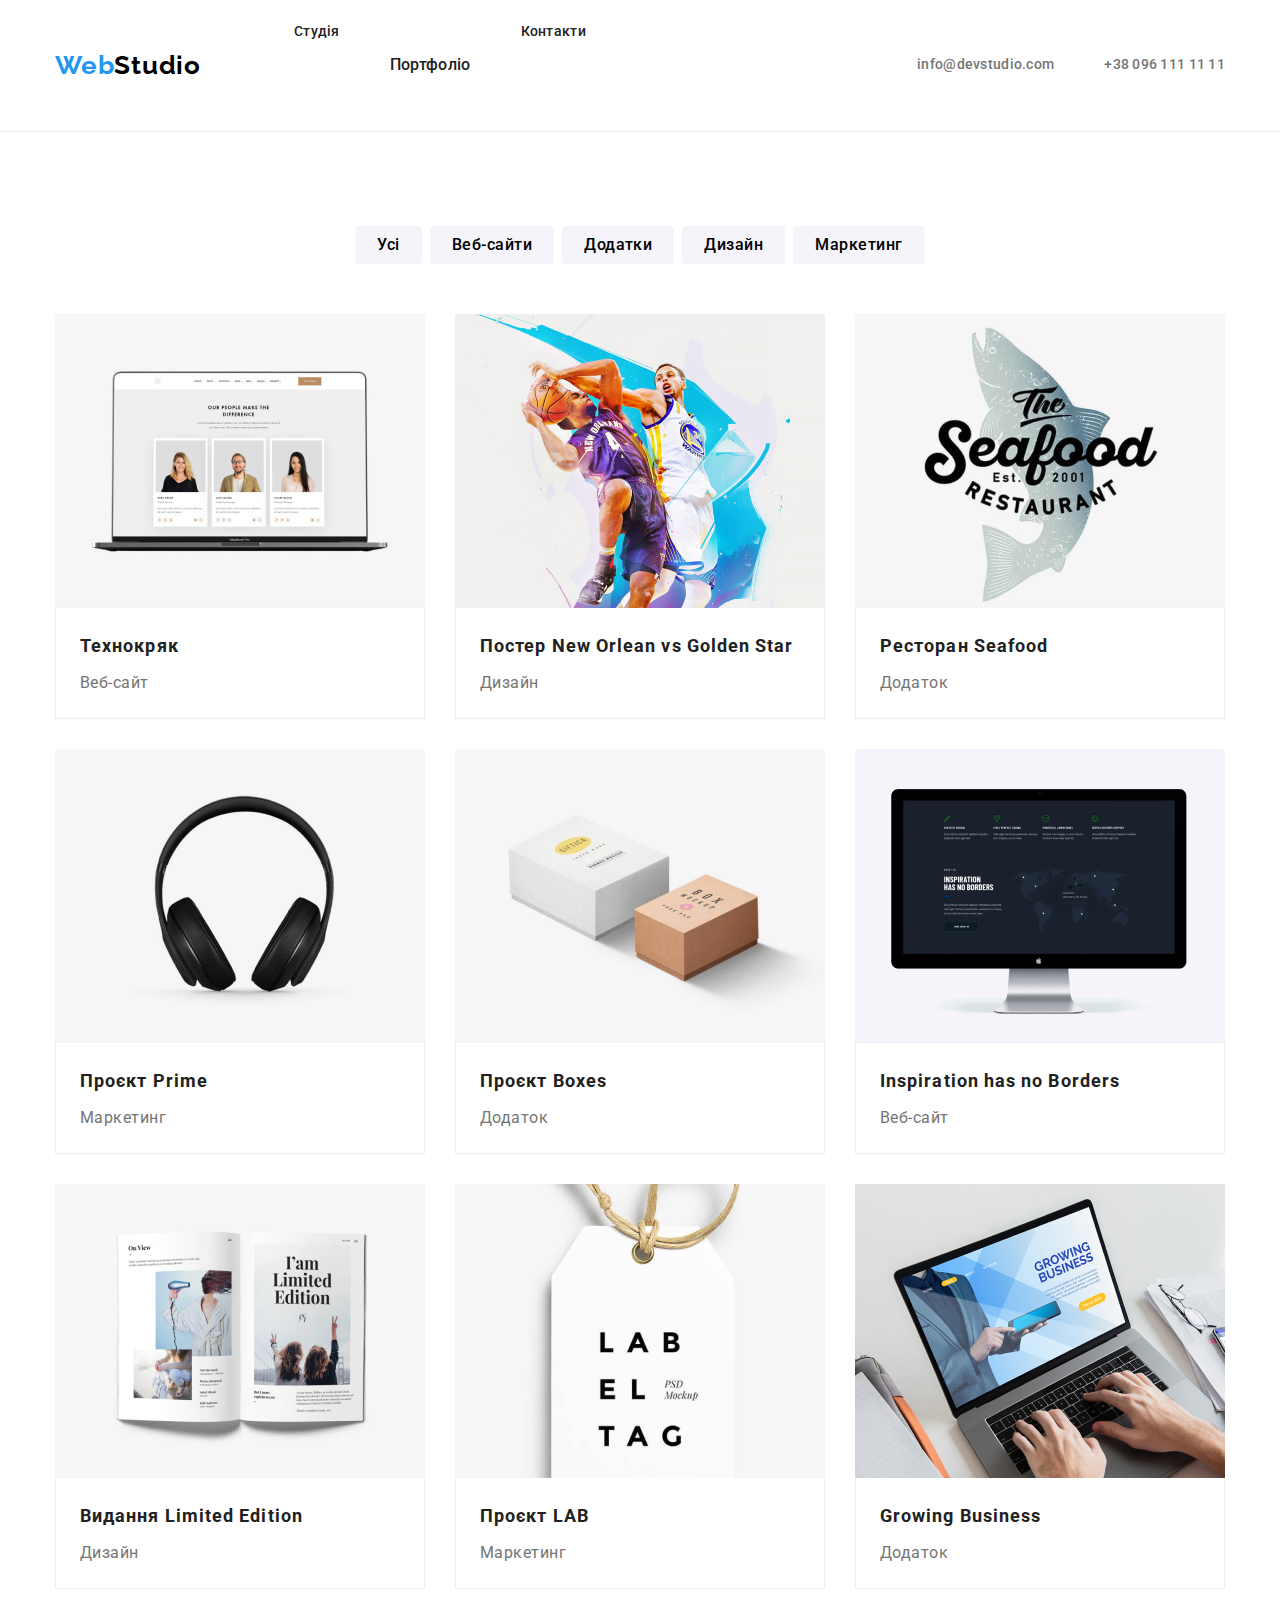
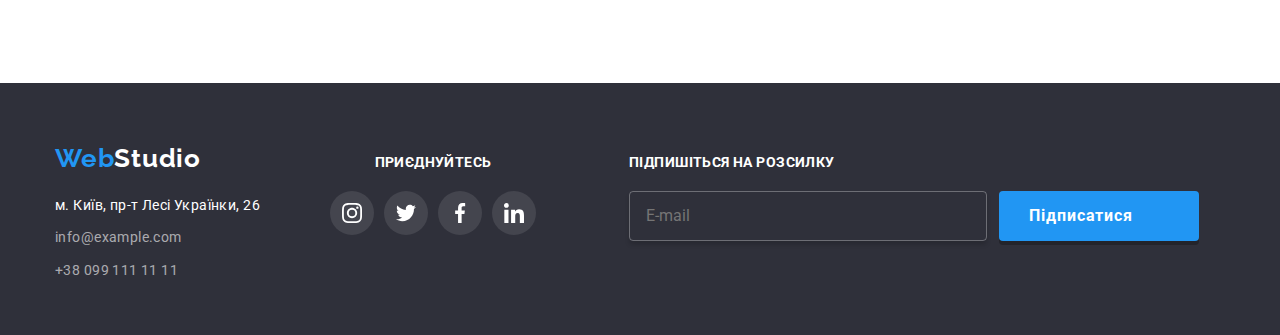
==== portfolio.html @ 5bc2d371 "HW8 main" ====
<!DOCTYPE html>

<html lang="uk">
<head>
    <meta charset="UTF-8">
    <meta http-equiv="X-UA-Compatible" content="IE=edge">
    <meta name="viewport" content="width=device-width, initial-scale=1.0">
    <title>Портфолио</title>
    <link rel="preconnect" href="https://fonts.googleapis.com">
    <link rel="preconnect" href="https://fonts.gstatic.com" crossorigin>
    <link href="https://fonts.googleapis.com/css2?family=Raleway:wght@700&family=Roboto:wght@400;500;700;900&display=swap"
    rel="stylesheet">
    <link rel="stylesheet" href="https://cdn.jsdelivr.net/npm/modern-normalize@1.1.0/modern-normalize.min.css">
    <link rel="stylesheet" href="./css/main.min.css"/>
</head>
<body>
    <!--HEADER-->
    <header class="page-header">
        <div class="container page-header-container"> 
            <nav class="page-navigation">
                <a class="link logo page-header__logo" href=""><span class="logo__web">Web</span>Studio</a>
                <ul class="menu list">
                    <li class="menu__item">
                        <a class="menu__link link" href="./index.html">Студія</a>
                    </li>
                    <li class="menu__item">
                        <a class=" nav__link link current" href="./portfolio.html">Портфоліо</a>
                    </li>
                    <li class="menu__item">
                        <a class="menu__link link" href="">Контакти</a>
                    </li>
                </ul>
            </nav>
            <button type="button" class="mobile-menu-open" data-menu-open>
                <svg class="mobile-menu-open__icon" width="40" height="40">
                    <use href="./images/icons.svg#icon-menu-burger"></use>
                </svg>
            </button>
            <ul class="contacts list">
                <li>   
                    <a class="contacts__email link" href="mailto:info@devstudio.com">
                        <svg class="contacts__email-icon" width="16" height="12">
                            <use href="./images/icons.svg#icon-envelope" ></use>
                        </svg>
                        info@devstudio.com</a>
                </li>
                <li>
                    <a class="contacts__phone-number link" href="tel:+380961111111">
                        <svg class="contacts__phone-icon" width="10" height="16">
                            <use href="./images/icons.svg#icon-smartphone" ></use>
                        </svg>
                        +38 096 111 11 11</a>
                </li>
            </ul>
        </div>
        <div class="mobile-menu" data-menu>
            <div class="container mobile-menu__container">
                <button type="button" class="mobile-menu__close-btn" data-menu-close>
                    <svg class="mobile-menu__close-icon" width="40" height="40">
                        <use href="./images/icons.svg#icon-close-btn"></use>
                    </svg>
                </button>
                
                <ul class="mobile-nav list">
                    <li class="mobile-nav__item">
                    <a class="mobile-nav__link link" href="./index.html">Студія</a>
                    </li>
                    <li class="mobile-nav__item">
                    <a class="mobile-nav__link link mobile-nav__link-current link" href="">Портфоліо</a>
                    </li>
                    <li class="mobile-nav__item">
                    <a class="mobile-nav__link link" href="">Контакти</a>
                    </li>
                </ul>
                
                <ul class="mobile-contacts list">
                    <li class="mobile-contacts__item">
                        <a class="mobile-contacts__phone-number link" href="tel:+380961111111">
                        +38 096 111 11 11</a>
                    </li>
                    <li class="mobile-contacts__item">   
                        <a class="mobile-contacts__email link" href="mailto:info@devstudio.com">
                        info@devstudio.com</a>
                    </li>
                </ul>

                <ul class="social-mobile list">
                    <li class="social-mobile__item">
                        <a class="social-mobile__link link" href="">Instagram</a>
                    </li>
                    <li class="social-mobile__item">
                        <a class="social-mobile__link link" href="">Twitter</a>
                    </li>
                    <li class="social-mobile__item">
                        <a class="social-mobile__link link" href="">Facebook</a>
                    </li>
                    <li class="social-mobile__item">
                        <a class="social-mobile__link link" href="">LinkedIn</a>
                    </li>
                </ul>
            </div>
        </div>
    </header>
    <!--GALLERY-->
    <main>
        <section class="section">
            <div class="container">
                <h1 hidden>Портфоліо робіт</h1>
                <ul class="navigation-list list">
                    <li class="navigation-list-item">
                        <button class="navigation-btn" type="button">Усі</button>
                    </li>
                    <li class="navigation-list-item">
                        <button class="navigation-btn" type="button">Веб-сайти</button>
                    </li>
                    <li class="navigation-list-item">
                            <button class="navigation-btn" type="button">Додатки</button>
                    </li>
                    <li class="navigation-list-item">
                        <button class="navigation-btn" type="button">Дизайн</button>
                    </li>
                    <li class="navigation-list-item">
                        <button class="navigation-btn" type="button">Маркетинг</button>
                    </li>
                </ul>
    
                <ul class="list gallery-works">
                    <li class="gallery-item">
                        <div class="gallery-overlay-wrapper">
                            <picture>
                                <source
                                    srcset="./images/portfolio/desktop/desktop-project1.jpg 1x,
                                    ./images/portfolio/desktop/desktop-project1@2x.jpg 2x"
                                    media="(min-width: 1200px)" 
                                />
                                <source
                                    srcset="./images/portfolio/tablet/tablet-project1.jpg 1x,
                                    ./images/portfolio/tablet/tablet-project1@2x.jpg 2x"
                                    media="(min-width: 768px)"
                                />
                                <source
                                    srcset="./images/portfolio/mobile/mobile-project1.jpg 1x,
                                    ./images/portfolio/mobile/mobile-project1@2x.jpg 2x"
                                    media="(min-width: 320px)"
                                />
                                <img src="./images/portfolio/project1.jpg" alt="екран комп'ютера">
                            </picture>
                            
                            <p class="overlay">
                                Ресурс пропонує комплексні пропозиції з різним рівнем функціоналу та сервісів. Все це дозволить відвідувачу отримати вичерпні відомості про компанію чи приватну особу.
    
                            </p> 
                        </div>
            
                        <div class="gallery-item-descr">
                            <h2 class="project-name">Технокряк</h2>
                            <p class="project-type">Веб-сайт</p>
                        </div>
                    </li>
                    <li class="gallery-item">
                        <div class="gallery-overlay-wrapper">
                            <picture>
                                <source
                                    srcset="./images/portfolio/desktop/desktop-project2.jpg 1x,
                                    ./images/portfolio/desktop/desktop-project2@2x.jpg 2x"
                                    media="(min-width: 1200px)" 
                                />
                                <source
                                    srcset="./images/portfolio/tablet/tablet-project2.jpg 1x,
                                    ./images/portfolio/tablet/tablet-project2@2x.jpg 2x"
                                    media="(min-width: 768px)"
                                />
                                <source
                                    srcset="./images/portfolio/mobile/mobile-project2.jpg 1x,
                                    ./images/portfolio/mobile/mobile-project2@2x.jpg 2x"
                                    media="(min-width: 320px)"
                                />
                                <img src="./images/portfolio/project2.jpg" alt="два баскетболіста з м'ячем">
                            </picture>
                            <p class="overlay">
                                Ресурс пропонує комплексні пропозиції з різним рівнем функціоналу та сервісів. Все це дозволить відвідувачу отримати вичерпні відомості про компанію чи приватну особу.
        
                            </p> 
                        </div>

                        <div class="gallery-item-descr">
                            <h2 class="project-name">Постер <span lang="en">New Orlean vs Golden Star</span></h2>
                            <p class="project-type">Дизайн</p>
                        </div>
                    </li>
                    <li class="gallery-item">
                        <div class="gallery-overlay-wrapper">
                            <picture>
                                <source
                                    srcset="./images/portfolio/desktop/desktop-project3.jpg 1x,
                                    ./images/portfolio/desktop/desktop-project3@2x.jpg 2x"
                                    media="(min-width: 1200px)" 
                                />
                                <source
                                    srcset="./images/portfolio/tablet/tablet-project3.jpg 1x,
                                    ./images/portfolio/tablet/tablet-project3@2x.jpg 2x"
                                    media="(min-width: 768px)"
                                />
                                <source
                                    srcset="./images/portfolio/mobile/mobile-project3.jpg 1x,
                                    ./images/portfolio/mobile/mobile-project3@2x.jpg 2x"
                                    media="(min-width: 320px)"
                                />
                                <img src="./images/portfolio/project3.jpg" alt="логотип ресторану з рибою">
                            </picture>
                            <p class="overlay">
                                Ресурс пропонує комплексні пропозиції з різним рівнем функціоналу та сервісів. Все це дозволить відвідувачу отримати вичерпні відомості про компанію чи приватну особу.
        
                            </p> 
                        </div>

                        <div class="gallery-item-descr">
                            <h2 class="project-name">Ресторан <span lang="en">Seafood</span></h2>
                            <p class="project-type">Додаток</p>
                        </div>
                    </li>
                    <li class="gallery-item">
                        <div class="gallery-overlay-wrapper">
                            <picture>
                                <source
                                    srcset="./images/portfolio/desktop/desktop-project4.jpg 1x,
                                    ./images/portfolio/desktop/desktop-project4@2x.jpg 2x"
                                    media="(min-width: 1200px)" 
                                />
                                <source
                                    srcset="./images/portfolio/tablet/tablet-project4.jpg 1x,
                                    ./images/portfolio/tablet/tablet-project4@2x.jpg 2x"
                                    media="(min-width: 768px)"
                                />
                                <source
                                    srcset="./images/portfolio/mobile/mobile-project4.jpg 1x,
                                    ./images/portfolio/mobile/mobile-project4@2x.jpg 2x"
                                    media="(min-width: 320px)"
                                />
                                <img src="./images/portfolio/project4.jpg" alt="навушники">
                            </picture>
                            <p class="overlay">
                                Ресурс пропонує комплексні пропозиції з різним рівнем функціоналу та сервісів. Все це дозволить відвідувачу отримати вичерпні відомості про компанію чи приватну особу.
        
                            </p> 
                        </div>

                        <div class="gallery-item-descr">
                            <h2 class="project-name">Проєкт <span lang="en">Prime</span></h2>
                            <p class="project-type">Маркетинг</p>
                        </div>
                    </li>
                    <li class="gallery-item">
                        <div class="gallery-overlay-wrapper">
                            <picture>
                                <source
                                    srcset="./images/portfolio/desktop/desktop-project5.jpg 1x,
                                    ./images/portfolio/desktop/desktop-project5@2x.jpg 2x"
                                    media="(min-width: 1200px)" 
                                />
                                <source
                                    srcset="./images/portfolio/tablet/tablet-project5.jpg 1x,
                                    ./images/portfolio/tablet/tablet-project5@2x.jpg 2x"
                                    media="(min-width: 768px)"
                                />
                                <source
                                    srcset="./images/portfolio/mobile/mobile-project5.jpg 1x,
                                    ./images/portfolio/mobile/mobile-project5@2x.jpg 2x"
                                    media="(min-width: 320px)"
                                />
                                <img src="./images/portfolio/project5.jpg" alt="дві коробки с логотипом">
                            </picture>
                            
                            <p class="overlay">
                                Ресурс пропонує комплексні пропозиції з різним рівнем функціоналу та сервісів. Все це дозволить відвідувачу отримати вичерпні відомості про компанію чи приватну особу.
        
                            </p> 
                        </div>

                        <div class="gallery-item-descr">
                            <h2 class="project-name">Проєкт <span lang="en">Boxes</span></h2>
                            <p class="project-type">Додаток</p>
                        </div>
                    </li>
                    <li class="gallery-item">
                        <div class="gallery-overlay-wrapper">
                            <picture>
                                <source
                                    srcset="./images/portfolio/desktop/desktop-project6.jpg 1x,
                                    ./images/portfolio/desktop/desktop-project6@2x.jpg 2x"
                                    media="(min-width: 1200px)" 
                                />
                                <source
                                    srcset="./images/portfolio/tablet/tablet-project6.jpg 1x,
                                    ./images/portfolio/tablet/tablet-project6@2x.jpg 2x"
                                    media="(min-width: 768px)"
                                />
                                <source
                                    srcset="./images/portfolio/mobile/mobile-project6.jpg 1x,
                                    ./images/portfolio/mobile/mobile-project6@2x.jpg 2x"
                                    media="(min-width: 320px)"
                                />
                                <img src="./images/portfolio/project6.jpg" alt="монітор з зображенням сайту">
                            </picture>
                            
                            <p class="overlay">
                                Ресурс пропонує комплексні пропозиції з різним рівнем функціоналу та сервісів. Все це дозволить відвідувачу отримати вичерпні відомості про компанію чи приватну особу.
        
                            </p> 
                        </div>

                        <div class="gallery-item-descr">
                            <h2 class="project-name"><span lang="en">Inspiration has no Borders</span></h2>
                            <p class="project-type">Веб-сайт</p>
                        </div>
                    </li>
                    <li class="gallery-item">
                        <div class="gallery-overlay-wrapper">
                            <picture>
                                <source
                                    srcset="./images/portfolio/desktop/desktop-project7.jpg 1x,
                                    ./images/portfolio/desktop/desktop-project7@2x.jpg 2x"
                                    media="(min-width: 1200px)" 
                                />
                                <source
                                    srcset="./images/portfolio/tablet/tablet-project7.jpg 1x,
                                    ./images/portfolio/tablet/tablet-project7@2x.jpg 2x"
                                    media="(min-width: 768px)"
                                />
                                <source
                                    srcset="./images/portfolio/mobile/mobile-project7.jpg 1x,
                                    ./images/portfolio/mobile/mobile-project7@2x.jpg 2x"
                                    media="(min-width: 320px)"
                                />
                                <img src="./images/portfolio/project7.jpg" alt="відкритий журнал">
                            </picture>
                            <p class="overlay">
                                Ресурс пропонує комплексні пропозиції з різним рівнем функціоналу та сервісів. Все це дозволить відвідувачу отримати вичерпні відомості про компанію чи приватну особу.
        
                            </p> 
                        </div>

                        <div class="gallery-item-descr">
                            <h2 class="project-name">Видання <span lang="en">Limited Edition</span></h2>
                            <p class="project-type">Дизайн</p>
                        </div>
                    </li>
                    <li class="gallery-item">
                        <div class="gallery-overlay-wrapper">
                            <picture>
                                <source
                                    srcset="./images/portfolio/desktop/desktop-project8.jpg 1x,
                                    ./images/portfolio/desktop/desktop-project8@2x.jpg 2x"
                                    media="(min-width: 1200px)" 
                                />
                                <source
                                    srcset="./images/portfolio/tablet/tablet-project8.jpg 1x,
                                    ./images/portfolio/tablet/tablet-project8@2x.jpg 2x"
                                    media="(min-width: 768px)"
                                />
                                <source
                                    srcset="./images/portfolio/mobile/mobile-project8.jpg 1x,
                                    ./images/portfolio/mobile/mobile-project8@2x.jpg 2x"
                                    media="(min-width: 320px)"
                                />
                                <img src="./images/portfolio/project8.jpg" alt="лейбл з логотипом">
                            </picture>
                        
                            <p class="overlay">
                                Ресурс пропонує комплексні пропозиції з різним рівнем функціоналу та сервісів. Все це дозволить відвідувачу отримати вичерпні відомості про компанію чи приватну особу.
    
                            </p> 
                        </div>

                        <div class="gallery-item-descr">
                            <h2 class="project-name">Проєкт <span lang="en">LAB</span></h2>
                            <p class="project-type">Маркетинг</p>
                        </div>
                    </li>
                    <li class="gallery-item">
                        <div class="gallery-overlay-wrapper">
                            <picture>
                                <source
                                    srcset="./images/portfolio/desktop/desktop-project9.jpg 1x,
                                    ./images/portfolio/desktop/desktop-project9@2x.jpg 2x"
                                    media="(min-width: 1200px)" 
                                />
                                <source
                                    srcset="./images/portfolio/tablet/tablet-project9.jpg 1x,
                                    ./images/portfolio/tablet/tablet-project9@2x.jpg 2x"
                                    media="(min-width: 768px)"
                                />
                                <source
                                    srcset="./images/portfolio/mobile/mobile-project9.jpg 1x,
                                    ./images/portfolio/mobile/mobile-project9@2x.jpg 2x"
                                    media="(min-width: 320px)"
                                />
                                <img src="./images/portfolio/project9.jpg" alt="екран ноутбуку з зображенням додатку">
                            </picture>
                            <p class="overlay">
                                Ресурс пропонує комплексні пропозиції з різним рівнем функціоналу та сервісів. Все це дозволить відвідувачу отримати вичерпні відомості про компанію чи приватну особу.
        
                            </p> 
                        </div>

                        <div class="gallery-item-descr">
                            <h2 class="project-name"><span lang="en">Growing Business</span></h2>
                            <p class="project-type">Додаток</p>
                        </div>
                    </li>
                </ul>
    
            </div>
        

        </section>
    </main>
    <!--FOOTER-->
    
    <footer class="page-footer">
        <div class="container footer-container">
            <div>
                <a class="logo page-footer__logo link" href=""><span class="logo__web">Web</span><span class="logo__studio">Studio</span></a>
                
                <ul class="contacts-footer list">
                    <li>
                        <a class="contacts-footer__adress link" href="https://goo.gl/maps/RLChsSgCGBFpvV1i7"
                        target="_blank" rel="noopener noreferrer"
                        >м. Київ, пр-т Лесі Українки, 26</a>
                    </li>
                    <li>
                        <a class="contacts-footer__email link" href="mailto:info@example.com">info@example.com</a>
                    </li>
                    <li>
                        <a class="contacts-footer__phone-number link" href="tel:+380991111111">+38 099 111 11 11</a>
                    </li>
                </ul>
                
            </div>

            <div class="join-block">
                <a class="join-call link" href="">Приєднуйтесь</a>
                <ul class="join-social-list list">
                    <li class="join-social-list__item">
                        <a href="" class="join-social-list__link">
                            <svg class="join-social-list__icon" width="20" height="20">
                                <use href="./images/icons.svg#icon-instagram"></use>
                            </svg>
                        </a>

                    </li>
                    <li class="join-social-list__item">
                        <a href="" class="join-social-list__link">
                            <svg class="join-social-list__icon" width="20" height="20">
                                <use href="./images/icons.svg#icon-twitter"></use>
                            </svg>
                        </a>

                    </li>
                    <li class="join-social-list__item">
                        <a href="" class="join-social-list__link">
                            <svg class="join-social-list__icon" width="20" height="20">
                                <use href="./images/icons.svg#icon-facebook"></use>
                            </svg>
                        </a>

                    </li>
                    <li class="join-social-list__item">
                        <a href="" class="join-social-list__link">
                            <svg class="join-social-list__icon" width="20" height="20">
                                <use href="./images/icons.svg#icon-linkedin"></use>
                            </svg>
                        </a>

                    </li>

               </ul>
            </div>
            <div >
                <p class="subscribe-call">Підпишіться на розсилку</p>
                <form class="subscr-block">
                    <input class="subscr-block__email-input"
                    name="user_email_subscr"
                    type="email"
                    required
                    pattern="/^([a-z0-9_\.-]+)@([\da-z\.-]+)\.([a-z\.]{2,6})$/"
                    placeholder="E-mail"/>
                    <button class="modal-btn subscr-block__btn" type="submit">Підписатися
                        <svg class="subscr-block__icon" width="24" height="24">
                            <use href="./images/icons.svg#icon-send-email"></use>
                        </svg> 
                    </button>
                </form>
            </div>
            
        </div>
        
    </footer>
    <script src="./js/mobile-menu.js"></script>
</body>
</html>
---- css/main.min.css ----
:root{--accent-color: #2196F3;--contacts-descr-color: #757575;--dark-bg-color: #2F303A;--light-bg-color: #F5F4FA;--btn-bg-color: #188CE8;--main-light-color: #FFFFFF;--logo-accent-color: #000000;--primary-white-color: #FFFFFF;--primary-text-color:#212121;--second-text-color: #757575;--primary-white-color: #FFFFFF;--second-background-color: #F5F4FA;--footer-background-color: #2F303A;--second-logo-color: #188CE8;--timing-function: cubic-bezier(0.4, 0, 0.2, 1);--duration: 250ms}.visually-hidden{position:absolute;width:1px;height:1px;margin:-1px;padding:0;overflow:hidden;border:0;clip:rect(0 0 0 0)}h1,h2,h3,h4,p{margin-top:0;margin-bottom:0}ul,ol{margin-top:0;margin-bottom:0;padding-left:0}img{display:block;max-width:100%;height:auto}button{cursor:pointer}.list{list-style:none}.link{text-decoration:none}body{font-family:"Roboto",sans-serif;color:#212121}.section{padding-top:60px;padding-bottom:60px}@media screen and (min-width: 1200px){.section{padding-top:94px;padding-bottom:94px}}.secondary-header{font-weight:700;font-size:28px;line-height:1.17;text-align:center;letter-spacing:.03em;margin-bottom:30px}.container{padding-right:15px;padding-left:15px;margin:0 auto}@media screen and (min-width: 480px){.container{width:480px}}@media screen and (min-width: 768px){.container{width:768px}}@media screen and (min-width: 1200px){.container{width:1200px}}.mobile-menu{position:fixed;height:100vh;max-width:767px;z-index:1000;top:0;left:0;background-color:#fff;box-shadow:0 0 0 100vmax rgba(0,0,0,.5);opacity:0;visibility:hidden;pointer-events:none;transition:opacity 500ms linear,visibility 500ms linear}.mobile-menu.is-open{opacity:1;visibility:visible;pointer-events:auto}.mobile-menu__container{position:relative;padding-left:25px;padding-top:48px;padding-bottom:48px;width:100vw;height:100vh;display:flex;flex-direction:column}.mobile-menu__close-btn{position:absolute;top:10px;right:15px;background-color:rgba(0,0,0,0);border:none;padding:0;height:40px;transition:fill 250ms cubic-bezier(0.4, 0, 0.2, 1)}.mobile-menu__close-btn:hover,.mobile-menu__close-btn:focus{fill:var(--accent-color)}.mobile-nav{margin-bottom:auto}.mobile-nav__item:not(:last-child){margin-bottom:32px}.mobile-nav__link{font-weight:500;font-size:40px;line-height:1.18;letter-spacing:.02em;color:#212121;transition:color 250ms cubic-bezier(0.4, 0, 0.2, 1)}.mobile-nav__link:hover,.mobile-nav__link:focus{color:var(--accent-color)}.mobile-nav__link-current{color:var(--accent-color)}.mobile-contacts{margin-bottom:64px}.mobile-contacts__item:not(:last-child){margin-bottom:32px}.mobile-contacts__phone-number{font-weight:500;font-size:34px;line-height:1.18;letter-spacing:.02em;color:var(--accent-color);margin-top:302px;margin-bottom:32px}.mobile-contacts__email{font-weight:500;font-size:24px;line-height:1.17;letter-spacing:.02em;color:var(--contacts-descr-color);transition:color 250ms cubic-bezier(0.4, 0, 0.2, 1);margin-bottom:64px}.mobile-contacts__email:hover,.mobile-contacts__email:focus{color:var(--accent-color)}.social-mobile{display:flex;row-gap:20px;flex-wrap:wrap}.social-mobile__link{display:flex;align-items:center;font-weight:500;font-size:18px;line-height:1.23;letter-spacing:.02em;color:var(--accent-color)}.social-mobile__item:not(:last-child) .social-mobile__link::after{display:block;content:"";width:22px;height:1px;background-color:rgba(33,33,33,.2);transform:rotate(90deg)}@media screen and (min-width: 767px){.mobile-menu{display:none}}.backdrop{position:fixed;top:0;left:0;z-index:100;width:100%;height:100%;background-color:rgba(0,0,0,.2);transition:opacity 250ms cubic-bezier(0.4, 0, 0.2, 1),visibility 250ms cubic-bezier(0.4, 0, 0.2, 1)}.backdrop.is-hidden{opacity:0;visibility:hidden;pointer-events:none}@media screen and (max-width: 767px){.modal{width:450px;height:609px}}.modal{position:absolute;background-color:var(--main-light-color);top:50%;left:50%;transform:translate(-50%, -50%);border-radius:4px;padding:40px}.modal-close-btn{position:absolute;top:8px;right:8px;display:flex;justify-content:center;align-items:center;width:30px;height:30px;color:#000;border-radius:50%;background-color:rgba(0,0,0,0);border:1px solid rgba(0,0,0,.1);padding:0;transition:fill 250ms cubic-bezier(0.4, 0, 0.2, 1)}.modal-close-btn:hover,.modal-close-btn:focus{fill:var(--accent-color)}@media screen and (min-width: 768px){.modal{width:450px;height:609px}}@media screen and (min-width: 1200px){.modal{width:528px;height:581px}}@media screen and (max-width: 767px){.modal-phrase{width:370px;flex-wrap:wrap}.modal-form-check-desc{font-size:12px;line-height:1.17}}.modal-phrase{font-family:Roboto,sans-serif;font-weight:700;font-size:20px;line-height:1.15;text-align:center;align-items:center;letter-spacing:.03em;margin-bottom:12px}.modal-form{display:flex;flex-direction:column}.modal-form-field{margin-bottom:10px}.modal-form-input-desc{display:block;font-weight:400;font-size:12px;line-height:1.17;letter-spacing:.01em;color:#757575;margin-bottom:4px}.modal-form-input{width:100%;height:40px;border:1px solid rgba(33,33,33,.2);border-radius:4px;padding-left:42px;color:#000;font-size:16px;font-family:Roboto,sans-serif;transition:border-color 250ms cubic-bezier(0.4, 0, 0.2, 1)}.modal-form-input:focus{outline:none;border-color:var(--accent-color)}.modal-form-message{width:100%}.modal-input-icon{display:block;position:absolute;top:50%;left:12px;transform:translateY(-50%);transition:fill 250ms cubic-bezier(0.4, 0, 0.2, 1)}.modal-form-input:focus+.modal-input-icon{fill:var(--accent-color)}.modal-input-wrapper{display:block;position:relative}.modal-form-message{resize:none;width:100%;height:120px;padding:12px 16px;border:1px solid rgba(33,33,33,.2);border-radius:4px;margin-bottom:20px;transition:border-color 250ms cubic-bezier(0.4, 0, 0.2, 1)}.modal-form-message:focus{outline:none;border-color:var(--accent-color)}.modal-form-message::placeholder{font-weight:400;font-size:12px;line-height:1.17;letter-spacing:.01em;color:rgba(117,117,117,.5)}.modal-form-check-desc{display:flex;align-items:center;font-weight:400;letter-spacing:.03em;color:#757575;margin:0px auto 20px}.modal-form-check-desc::before{content:"";display:block;width:16px;height:15px;border:2px solid #212121;cursor:pointer;margin-right:7px;transition:border-color 250ms cubic-bezier(0.4, 0, 0.2, 1)}.modal-form-check:checked+.modal-form-check-desc::before{background-color:var(--accent-color);background-image:url(../images/fake-check.svg);border-color:var(--accent-color);background-repeat:no-repeat;background-position:center}.modal-form-check:focus+.modal-form-check-desc::before{border-color:var(--accent-color);outline:none}.modal-check-terms{color:var(--accent-color);text-decoration:underline}.modal-form-submit{display:block;min-width:200px;padding:10px 32px;font-weight:700;font-size:16px;line-height:1.87;letter-spacing:.06em;color:var(--main-light-color);background:var(--accent-color);box-shadow:0px 4px rgba(0,0,0,.25);border-radius:4px;border:none;align-self:center;margin-bottom:40px;transition:background-color 250ms cubic-bezier(0.4, 0, 0.2, 1)}.modal-form-submit:hover,.modal-form-submit:focus{background-color:var(--btn-bg-color)}@media screen and (min-width: 768px){.modal-form-check-desc{font-size:12px;line-height:1.17}}@media screen and (min-width: 1200px){.modal-phrase{width:448px}.modal-form-check-desc{width:425px;font-size:14px;line-height:1.71;margin:0px auto 30px}}@media screen and (max-width: 767px){.menu{display:none}.contacts{display:none}.mobile-menu-open{background-color:rgba(0,0,0,0);border:none;padding:0;line-height:0}}.logo{font-family:"Raleway",sans-serif;font-weight:700;font-size:24px;line-height:1.17;letter-spacing:.03em;color:var(--logo-accent-color)}.logo__web{color:var(--accent-color)}.page-header{padding-top:16px;padding-bottom:16px;border-bottom:1px solid #ececec}.page-header-container{display:flex;align-items:center;justify-content:space-between}@media screen and (min-width: 768px){.mobile-menu-open{display:none}.page-navigation{display:flex;align-items:center}.page-header__logo{margin-right:87px}.menu{display:flex}.menu__item{position:relative}.menu__item:not(:last-child){margin-right:50px}.menu__link{display:block;font-weight:500;font-size:14px;line-height:1.14;letter-spacing:.02em;color:#212121;transition:color 250ms cubic-bezier(0.4, 0, 0.2, 1)}.menu__link:hover,.menu__link:focus{color:var(--accent-color)}.menu__link_current{color:var(--accent-color)}.menu__link.menu__link_current::after{position:absolute;bottom:-28px;content:"";display:block;width:47px;height:4px;border-radius:2px;background-color:var(--accent-color)}.contacts{margin-left:auto}.contacts__email{display:flex;align-items:center;font-weight:500;font-size:12px;line-height:1.17;letter-spacing:.02em;color:var(--contacts-descr-color);margin-bottom:10px;transition:color 250ms cubic-bezier(0.4, 0, 0.2, 1)}.contacts__email:hover,.contacts__email:focus{color:var(--accent-color)}.contacts__email-icon{display:flex;align-items:center;fill:#757575;width:14px;height:10px;margin-right:8px;transition:fill 250ms cubic-bezier(0.4, 0, 0.2, 1)}.contacts__email:hover .contacts__email-icon,.contacts__email:focus .contacts__email-icon{fill:var(--accent-color)}.contacts__phone-number{display:flex;font-weight:500;font-size:12px;line-height:1.17;letter-spacing:.02em;color:var(--contacts-descr-color);transition:color 250ms cubic-bezier(0.4, 0, 0.2, 1)}.contacts__phone-number:hover,.contacts__phone-number:focus{color:var(--accent-color)}.contacts__phone-icon{display:flex;align-items:center;fill:#757575;width:10px;height:14px;margin-right:8px;transition:fill 250ms cubic-bezier(0.4, 0, 0.2, 1)}.contacts__phone-number:hover .contacts__phone-icon,.contacts__phone-number:focus .contacts__phone-icon{fill:var(--accent-color)}}@media screen and (min-width: 1200px){.logo{font-size:26px;line-height:1.19}.logo__web{color:var(--accent-color)}.page-header{padding-top:24px;padding-bottom:25px}.page-header-container{justify-content:flex-start}.page-header__logo{margin-right:93px}.menu__link.menu__link_current::after{bottom:-34px}.contacts{display:flex}.contacts__email{font-size:14px;line-height:1.14;margin-right:30px;margin-bottom:0;transition:color 250ms cubic-bezier(0.4, 0, 0.2, 1)}.contacts__email:hover,.contacts__email:focus{color:var(--accent-color)}.contacts__email-icon{width:16px;height:12px;margin-right:10px}.contacts__email:hover .contacts__email-icon,.contacts__email:focus .contacts__email-icon{fill:var(--accent-color)}.contacts__phone-number{font-size:14px;line-height:1.14}.contacts__phone-icon{height:16px;margin-right:10px}.contacts__phone-number:hover .contacts__phone-icon,.contacts__phone-number:focus .contacts__phone-icon{fill:var(--accent-color)}}.nav__link{display:block;padding-top:32px;padding-bottom:32px;color:var(--primary-text-color);font-weight:500;line-height:1.14;letter-spacing:.02em;position:relative;transition:color var(--duration) var(--timing-function),background-color var(--duration) var(--timing-function)}.nav__link:hover .nav__link:focus{color:var(--accent-color);transition:opacity 250ms var(--timing-function)}.nav__link::after{content:"";position:absolute;left:0;bottom:-1px;width:100%;height:4px;border-radius:2px}.nav__link:hover,.nav__link:focus{color:var(--accent-color)}.nav__link:hover::after,.nav__link:focus::after{content:"";display:block;width:100%;height:4px;background-color:currentColor;border-radius:2px;position:absolute;bottom:-1px;left:0;color:var(--accent-color)}@media screen and (max-width: 767px){.hero{background-image:linear-gradient(rgba(47, 48, 58, 0.4), rgba(47, 48, 58, 0.4)),url("../images/hero/mobile/mobile-bg-image.jpg");max-width:767px}}@media screen and (min-device-pixel-ratio: 2)and (max-width: 767px),screen and (min-resolution: 192dpi)and (max-width: 767px),screen and (min-resolution: 2dppx)and (max-width: 767px){.hero{background-image:linear-gradient(rgba(47, 48, 58, 0.4), rgba(47, 48, 58, 0.4)),url("../images/hero/mobile/mobile-bg-image@2x.jpg")}}.hero{background-color:#c4c4c4;background-size:cover;background-position:center;margin:0 auto;padding-top:118px;padding-bottom:118px}.main-title{font-weight:900;font-size:26px;line-height:1.62;color:var(--main-light-color);text-transform:uppercase;letter-spacing:.06em;text-align:center;max-width:360px;margin-right:auto;margin-left:auto;margin-bottom:30px}.hero__modal-btn{align-items:center;text-align:center}.modal-btn{padding:10px 24px;font-family:"Roboto",sans-serif;font-weight:700;font-size:16px;line-height:1.87;letter-spacing:.06em;color:var(--main-light-color);background:var(--accent-color);box-shadow:0px 4px 4px rgba(0,0,0,.25);border-radius:4px;border:none;transition:background-color 250ms cubic-bezier(0.4, 0, 0.2, 1)}.modal-btn:hover,.modal-btn:focus{background-color:var(--btn-bg-color)}@media screen and (min-width: 768px){.hero{background-image:linear-gradient(rgba(47, 48, 58, 0.4), rgba(47, 48, 58, 0.4)),url("../images/hero/tablet/tablet-bg-image.jpg");max-width:1199px}}@media screen and (min-device-pixel-ratio: 2)and (min-width: 768px),screen and (min-resolution: 192dpi)and (min-width: 768px),screen and (min-resolution: 2dppx)and (min-width: 768px){.hero{background-image:linear-gradient(rgba(47, 48, 58, 0.4), rgba(47, 48, 58, 0.4)),url("../images/hero/tablet/tablet-bg-image@2x.jpg")}}@media screen and (min-width: 1200px){.hero{background-image:linear-gradient(rgba(47, 48, 58, 0.4), rgba(47, 48, 58, 0.4)),url("../images/hero/desktop/desktop-bg-image.jpg");max-width:1600px;padding:200px 0px 200px}.main-title{font-size:44px;line-height:1.36;max-width:696px}.modal-btn{padding:10px 32px}}@media screen and (min-device-pixel-ratio: 2)and (min-width: 1200px),screen and (min-resolution: 192dpi)and (min-width: 1200px),screen and (min-resolution: 2dppx)and (min-width: 1200px){.hero{background-image:linear-gradient(rgba(47, 48, 58, 0.4), rgba(47, 48, 58, 0.4)),url("../images/hero/desktop/desktop-bg-image@2x.jpg")}}@media screen and (max-width: 767px){.features-point{margin-bottom:30px;max-width:450px}.features-link{width:100%;height:120px}}.features-link{display:flex;justify-content:center;align-items:center;background-color:var(--light-bg-color);border-radius:4px;margin-bottom:30px}.feature-name{font-weight:700;font-size:14px;line-height:1.14;letter-spacing:.03em;text-transform:uppercase;margin-bottom:10px;text-align:center}.feature-descr{font-weight:400;font-size:14px;line-height:1.71;letter-spacing:.03em;color:var(--contacts-descr-color)}@media screen and (min-width: 768px){.features{display:flex;gap:30px;flex-wrap:wrap}.features-point{flex-basis:calc((100% - 30px)/2);max-width:354px}.features-icon{margin:25px 142px}.feature-name{text-align:left}}@media screen and (min-width: 1200px){.features{flex-wrap:nowrap}.features-point{flex-basis:calc((100% - 60px)/3)}.features-link{width:270px;height:120px}.features-icon{margin:25px 100px}}@media screen and (max-width: 1199px){.activities-section{display:none}}@media screen and (min-width: 1200px){.activities-section{padding-top:0px}.secondary-header{font-size:36px;margin-bottom:50px}.activities{display:flex;gap:30px;flex-wrap:wrap}.activity-item{flex-basis:calc((100% - 60px)/3);display:block;position:relative}.overlay-activity{position:absolute;transform:translateY(-100%);font-weight:700;font-size:14px;line-height:1.14;letter-spacing:.03em;text-transform:uppercase;color:var(--main-light-color);background-color:rgba(47,48,58,.8);width:100%;padding:27px;text-align:center}}@media screen and (max-width: 767px){.team-card:not(:last-child){margin-bottom:30px}.team{flex-wrap:wrap;gap:30px;text-align:center;justify-content:center}.team-card{width:100%;background:#fff;box-shadow:0px 1px 3px rgba(0,0,0,.12),0px 1px 1px rgba(0,0,0,.14),0px 2px 1px rgba(0,0,0,.2);border-radius:0px 0px 4px 4px}}.team__blocks{width:270px;background-color:var(--primary-white-color);box-shadow:0px 1px 3px rgba(0,0,0,.12),0px 1px 1px rgba(0,0,0,.14),0px 2px 1px rgba(0,0,0,.2);border-radius:0px 0px 4px 4px}.team-card-descr{padding-top:30px;padding-bottom:24px}.gallery-workers{background:var(--light-bg-color)}.workers-name{font-weight:500;font-size:16px;line-height:1.19;letter-spacing:.03em;padding-bottom:10px;text-align:center}.position-descr{font-weight:400;font-size:16px;line-height:1.19;letter-spacing:.03em;color:var(--contacts-descr-color);margin-bottom:16px;text-align:center}.social-list{display:flex;justify-content:center;gap:10px}.social-list-link{display:flex;justify-content:center;align-items:center;width:44px;height:44px;border-radius:50%;background-color:#fff;fill:#afb1b8}@media screen and (min-width: 768px){.team{display:flex;gap:30px;flex-wrap:wrap}.team-card{flex-basis:calc((100% - 30px)/2);width:354px}}@media screen and (min-width: 1200px){.team-card{flex-basis:calc((100% - 90px)/4);width:270px;margin-bottom:0}.team-card-descr{padding-bottom:30px}.social-list-link{color:#afb1b8;transition:background-color 250ms cubic-bezier(0.4, 0, 0.2, 1)}.social-list-link:hover,.social-list-link:focus{background-color:var(--accent-color)}.social-list-icon{fill:#afb1b8;transition:fill 250ms cubic-bezier(0.4, 0, 0.2, 1)}.social-list-link:hover .social-list-icon,.social-list-link:focus .social-list-icon{fill:var(--main-light-color)}}.team__link{width:44px;height:44px;border-radius:50%;display:flex;align-items:center;justify-content:center;transition:background-color var(--duration) var(--timing-function)}.team__link:hover,.team__link:focus{background-color:var(--accent-color)}.team__icon{fill:#afb1b8}.team__link:hover .team__icon,.team__link:focus .team__icon{fill:var(--primary-white-color)}@media screen and (max-width: 767px){.clients{flex-wrap:wrap}.clients-item{flex-basis:calc((100% - 30px)/2)}}.clients{display:flex;gap:30px}.clients-link{display:flex;justify-content:center;align-items:center;width:210px;height:92px;background-color:#fff;border:1px solid;border-color:#afb1b8;border-radius:4px}.clients-icon{display:flex;width:106px;height:60px;fill:#afb1b8}.clients-icon:hover,.clients-icon:focus{fill:var(--accent-color)}@media screen and (min-width: 768px){.clients{flex-wrap:wrap}.clients-item{flex-basis:calc((100% - 60px)/3)}.clients-link{width:226px;height:92px}.clients-item:hover,.clients-item:focus{border-color:var(--accent-color)}.clients-icon{transition:fill 250ms cubic-bezier(0.4, 0, 0.2, 1)}.clients-link:hover .clients-item,.clients-link:focus .clients-item{fill:var(--accent-color)}}@media screen and (min-width: 1200px){.clients-item{flex-basis:calc((100% - 150px)/6)}.clients-link{width:170px;height:92px;transition:border-color 250ms cubic-bezier(0.4, 0, 0.2, 1)}.clients-item:hover,.clients-item:focus{border-color:var(--accent-color)}.clients-icon{transition:fill 250ms cubic-bezier(0.4, 0, 0.2, 1)}.clients-link:hover .clients-item,.clients-link:focus .clients-item{fill:var(--accent-color)}}@media screen and (max-width: 767px){.contacts-footer__adress{display:block}.contacts-footer__email{display:block}.contacts-footer__phone-number{display:block}.contacts-footer{text-align:center}.page-footer__logo{padding-top:60px}.subscr-block{display:flex;flex-direction:column;justify-content:center;align-items:center;text-align:center}.subscribe-call{text-align:center}.subscr-block__btn{margin:20px 140px 60px}.subscr-block__email-input{width:100%}.footer-container{min-height:603px}}.page-footer{background:var(--dark-bg-color)}.page-footer__logo{display:block;margin-bottom:20px;text-align:center}.logo__studio{color:var(--main-light-color)}.contacts-footer__adress{font-style:normal;font-weight:400;font-size:14px;line-height:1.71;letter-spacing:.03em;color:var(--main-light-color)}.contacts-footer__email{font-style:normal;font-weight:400;font-size:14px;line-height:1.71;letter-spacing:.03em;color:rgba(255,255,255,.6);margin-top:8px}.contacts-footer__phone-number{font-style:normal;font-weight:400;font-size:14px;line-height:1.71;letter-spacing:.03em;color:rgba(255,255,255,.6);margin-top:9px}.join-block{display:block;margin-top:60px;align-items:center}.join-social-list{display:flex;justify-content:center;gap:10px;margin-bottom:60px;margin-top:20px}.join-social-list__link{display:flex;justify-content:center;align-items:center;width:44px;height:44px;border-radius:50%;background-color:rgba(255,255,255,.1);color:var(--main-light-color)}.join-social-list__link:hover,.join-social-list__link:focus{background-color:var(--accent-color)}.join-social-list__link:hover,.join-social-list__link:focus{color:var(--accent-color)}.subscribe-icon{margin-left:10px;fill:var(--primary-white-color)}.join-call{display:block;font-family:"Roboto";font-style:normal;font-weight:700;font-size:14px;line-height:1.14;letter-spacing:.03em;text-transform:uppercase;color:var(--main-light-color);text-align:center}.join-social-list__icon{fill:var(--main-light-color)}.subscribe-call{font-weight:700;font-size:14px;line-height:1.14;color:var(--main-light-color);text-transform:uppercase;letter-spacing:.03em}.subscr-block__email-input{height:50px;border:1px solid rgba(255,255,255,.3);box-shadow:0px 4px 4px 0px rgba(0,0,0,.15);border-radius:4px;padding-left:16px;background:none;color:var(--main-light-color);font-size:16px;font-family:Roboto,sans-serif;margin-top:20px}.subscr-block__btn{display:flex;justify-content:center;align-items:center;min-width:200px;box-shadow:0px 4px rgba(0,0,0,.25)}.subscr-block__icon{margin-left:12px}@media screen and (min-width: 767px)and (max-width: 1199px){.footer-container{display:flex;flex-wrap:wrap;justify-content:space-around}.page-footer__logo{margin-top:60px;text-align:center}.contacts-footer{text-align:center}.subscr-block{display:block;flex-direction:column;width:100%;align-items:center}.subscribe-call{margin-top:60px;text-align:center}.subscr-block__email-input{width:450px}.subscr-block__btn{display:flex;margin:20px auto 60px}}@media screen and (min-width: 1200px){.page-footer__logo{display:flex;margin-top:60px}.contacts-footer__adress{display:flex}.contacts-footer__adress:hover,.contacts-footer__adress:focus{color:var(--accent-color)}.contacts-footer__email{display:flex}.contacts-footer__email:hover,.contacts-footer__email:focus{color:var(--accent-color)}.contacts-footer__phone-number{display:flex}.contacts-footer__phone-number:hover,.contacts-footer__phone-number:focus{color:var(--accent-color)}.footer-container{display:flex;align-items:baseline}.join-block{margin-left:70px;margin-top:72px}.join-social-list{margin-bottom:100px}.join-social-list__link{transition:background-color 250ms cubic-bezier(0.4, 0, 0.2, 1)}.join-social-list__link:hover,.join-social-list__link:focus{background-color:var(--accent-color)}.join-social-list__icon{fill:var(--main-light-color);transition:fill 250ms cubic-bezier(0.4, 0, 0.2, 1)}.join-social-list__link:hover .join-social-list__icon,.join-social-list__link:focus .join-social-list__icon{fill:var(--main-light-color)}.subscr-block{display:flex;margin-left:93px}.subscribe-call{margin-left:93px;margin-bottom:20px}.subscr-block__email-input{display:flex;width:358px;margin-right:12px;margin-top:0;margin-bottom:94px}.subscr-block__btn{display:flex;padding:10px 28px;margin-bottom:94px}}@media screen and (max-width: 767px){.navigation-list{flex-wrap:wrap;max-width:326px}.gallery-works{display:block;flex-wrap:wrap}.gallery-item{width:100%}}.navigation-list{display:flex;gap:8px;margin-bottom:40px;transition:box-shadow 250ms cubic-bezier(0.4, 0, 0.2, 1)}.navigation-list-item:focus{box-shadow:0px 4px 4px 0px rgba(0,0,0,.25)}.navigation-btn{font-family:"Roboto",sans-serif;font-weight:500;font-size:16px;line-height:1.62;border:none;text-align:center;letter-spacing:.03em;background:var(--light-bg-color);border-radius:4px;padding:6px 22px;transition:box-shadow 250ms cubic-bezier(0.4, 0, 0.2, 1),background-color 250ms cubic-bezier(0.4, 0, 0.2, 1),color 250ms cubic-bezier(0.4, 0, 0.2, 1)}.navigation-btn:focus{background-color:var(--accent-color);box-shadow:0px 3px 1px rgba(0,0,0,.1),0px 1px 2px rgba(0,0,0,.08),0px 2px 2px rgba(0,0,0,.12);border-radius:4px;color:var(--main-light-color)}.gallery-item{background:#fff;transition:box-shadow 250ms cubic-bezier(0.4, 0, 0.2, 1);margin-bottom:30px}.gallery-item:focus{box-shadow:0px 1px 1px rgba(0,0,0,.12),0px 4px 4px rgba(0,0,0,.06),1px 4px 6px rgba(0,0,0,.16);cursor:pointer}.gallery-item-descr{padding-top:20px;padding-bottom:20px;padding-left:24px;background:#fff;border:1px solid #eee;border-top:none}.project-name{font-weight:700;font-size:18px;line-height:2;letter-spacing:.06em;margin-bottom:4px}.project-type{font-weight:400;font-size:16px;line-height:1.87;letter-spacing:.03em;color:var(--contacts-descr-color)}.overlay{position:absolute;top:0;left:0;width:100%;height:100%;font-family:"Roboto",sans-serif;font-weight:400;font-size:18px;line-height:1.55;letter-spacing:.03em;color:var(--main-light-color);background-color:rgba(33,150,243,.9);padding:63px 24px;overflow:auto;transform:translate(0, 100%);transition:transform 250ms cubic-bezier(0.4, 0, 0.2, 1)}.gallery-item:hover .overlay{transform:translate(0, 0)}.gallery-overlay-wrapper{position:relative;display:block;overflow:hidden}@media screen and (min-width: 768px){.navigation-list{flex-wrap:nowrap;min-width:575px;justify-content:center;margin-bottom:30px}.gallery-works{display:flex;gap:30px;flex-wrap:wrap}.gallery-item{width:354px;flex-basis:calc((100% - 30px)/2);margin-bottom:0}.gallery-item:focus{box-shadow:0px 1px 1px rgba(0,0,0,.12),0px 4px 4px rgba(0,0,0,.06),1px 4px 6px rgba(0,0,0,.16);cursor:pointer}}@media screen and (min-width: 1200px){.navigation-list{margin-bottom:50px}.navigation-list-item:hover,.navigation-list-item:focus{box-shadow:0px 4px 4px 0px rgba(0,0,0,.25)}.navigation-btn{transition:box-shadow 250ms cubic-bezier(0.4, 0, 0.2, 1),background-color 250ms cubic-bezier(0.4, 0, 0.2, 1),color 250ms cubic-bezier(0.4, 0, 0.2, 1)}.navigation-btn:hover{background-color:var(--accent-color);box-shadow:0px 3px 1px rgba(0,0,0,.1),0px 1px 2px rgba(0,0,0,.08),0px 2px 2px rgba(0,0,0,.12);border-radius:4px;color:var(--main-light-color)}.gallery-item{width:370px;flex-basis:calc((100% - 60px)/3)}.gallery-item:hover,.gallery-item:focus{box-shadow:0px 1px 1px rgba(0,0,0,.12),0px 4px 4px rgba(0,0,0,.06),1px 4px 6px rgba(0,0,0,.16);cursor:pointer}.gallery-item:hover.overlay{transform:translate(0, 0)}}.specialization{padding-bottom:94px}.specialization__list{display:flex}.specialization__list .item+.item{margin-left:30px}.specialization__item{position:relative}.specialization__thumb{width:370px;height:70px;background:rgba(47,48,58,.8);position:absolute;left:0;bottom:0}.specialization__name{font-weight:700;font-size:14px;line-height:16px;text-align:center;letter-spacing:.03em;text-transform:uppercase;color:var(--primary-white-color);margin-top:27px;margin-bottom:27px}/*# sourceMappingURL=main.min.css.map */
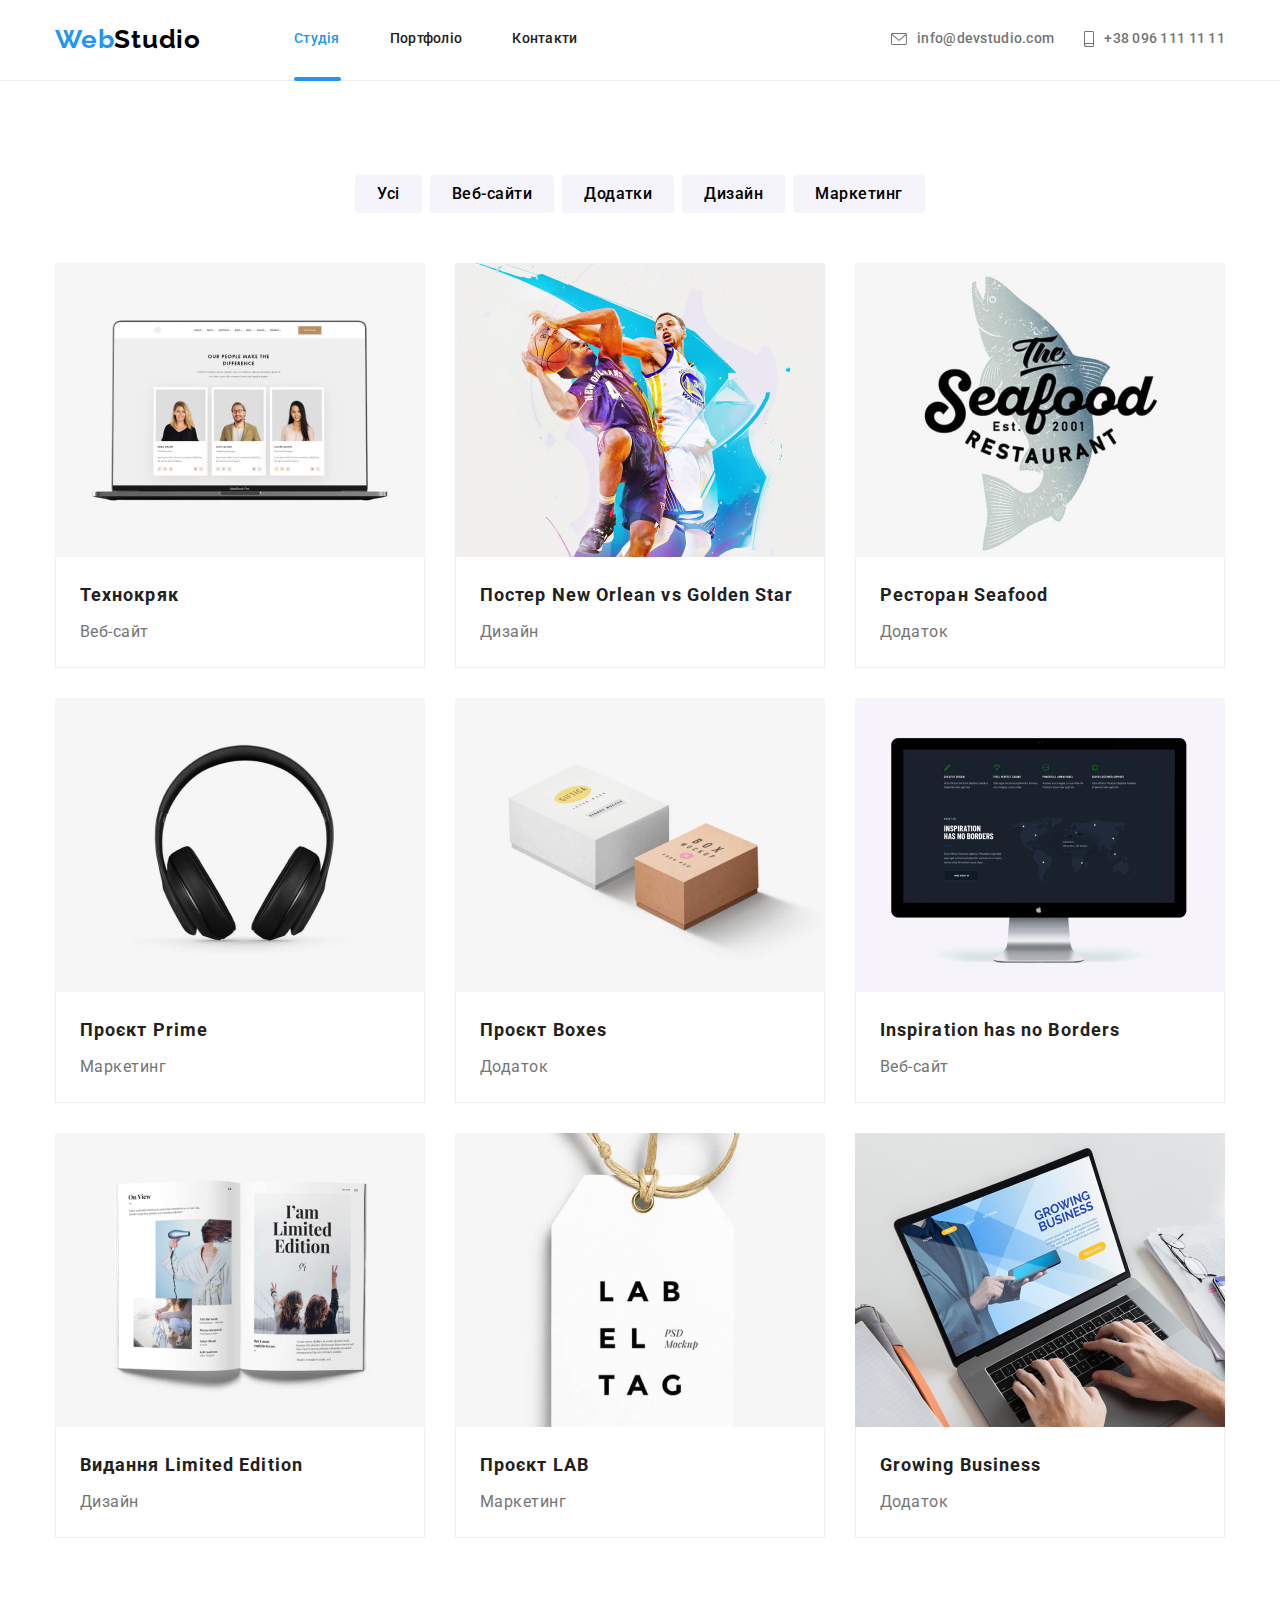
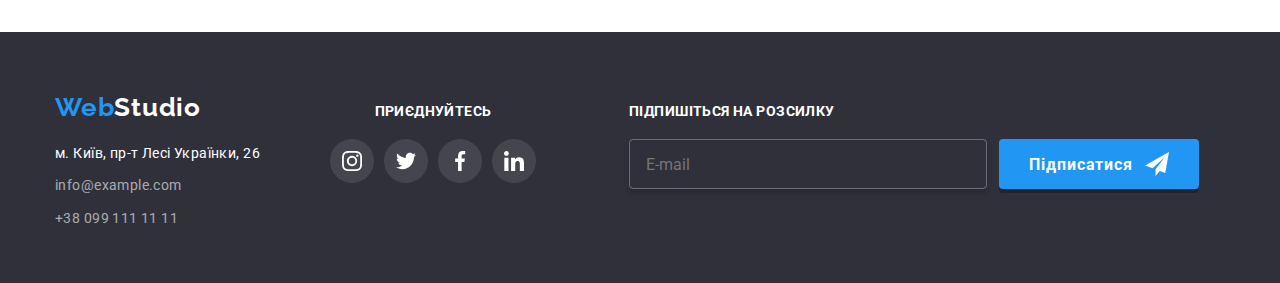
==== commit c22cc5a1: "HW8 update" ====
--- a/portfolio.html
+++ b/portfolio.html
@@ -11,7 +11,7 @@
     <link href="https://fonts.googleapis.com/css2?family=Raleway:wght@700&family=Roboto:wght@400;500;700;900&display=swap"
     rel="stylesheet">
     <link rel="stylesheet" href="https://cdn.jsdelivr.net/npm/modern-normalize@1.1.0/modern-normalize.min.css">
-    <link rel="stylesheet" href="./css/main.min.css"/>
+    <link rel="stylesheet" href="./css/main.css"/>
 </head>
 <body>
     <!--HEADER-->
@@ -21,33 +21,33 @@
                 <a class="link logo page-header__logo" href=""><span class="logo__web">Web</span>Studio</a>
                 <ul class="menu list">
                     <li class="menu__item">
-                        <a class="menu__link link" href="./index.html">Студія</a>
+                    <a class="menu__link menu__link_current link" href="">Студія</a>
                     </li>
                     <li class="menu__item">
-                        <a class=" nav__link link current" href="./portfolio.html">Портфоліо</a>
+                    <a class="menu__link link" href="./portfolio.html">Портфоліо</a>
                     </li>
                     <li class="menu__item">
-                        <a class="menu__link link" href="">Контакти</a>
+                    <a class="menu__link link" href="">Контакти</a>
                     </li>
                 </ul>
             </nav>
             <button type="button" class="mobile-menu-open" data-menu-open>
-                <svg class="mobile-menu-open__icon" width="40" height="40">
-                    <use href="./images/icons.svg#icon-menu-burger"></use>
+                <svg class="mobile-menu-open__icon" width="24" height="16">
+                    <use href="./images/icons.svg#icon-menu_24px"></use>
                 </svg>
             </button>
             <ul class="contacts list">
                 <li>   
                     <a class="contacts__email link" href="mailto:info@devstudio.com">
                         <svg class="contacts__email-icon" width="16" height="12">
-                            <use href="./images/icons.svg#icon-envelope" ></use>
+                            <use href="./images/icons.svg#icon-envelope-hover" ></use>
                         </svg>
                         info@devstudio.com</a>
                 </li>
                 <li>
                     <a class="contacts__phone-number link" href="tel:+380961111111">
                         <svg class="contacts__phone-icon" width="10" height="16">
-                            <use href="./images/icons.svg#icon-smartphone" ></use>
+                            <use href="./images/icons.svg#icon-smartphone-4" ></use>
                         </svg>
                         +38 096 111 11 11</a>
                 </li>
@@ -419,7 +419,7 @@
     
     <footer class="page-footer">
         <div class="container footer-container">
-            <div>
+            <div class="logo-div">
                 <a class="logo page-footer__logo link" href=""><span class="logo__web">Web</span><span class="logo__studio">Studio</span></a>
                 
                 <ul class="contacts-footer list">
@@ -428,10 +428,10 @@
                         target="_blank" rel="noopener noreferrer"
                         >м. Київ, пр-т Лесі Українки, 26</a>
                     </li>
-                    <li>
+                    <li class="footer-li">
                         <a class="contacts-footer__email link" href="mailto:info@example.com">info@example.com</a>
                     </li>
-                    <li>
+                    <li class="footer-li">
                         <a class="contacts-footer__phone-number link" href="tel:+380991111111">+38 099 111 11 11</a>
                     </li>
                 </ul>
@@ -482,12 +482,10 @@
                     <input class="subscr-block__email-input"
                     name="user_email_subscr"
                     type="email"
-                    required
-                    pattern="/^([a-z0-9_\.-]+)@([\da-z\.-]+)\.([a-z\.]{2,6})$/"
-                    placeholder="E-mail"/>
+                    id="subscribe" placeholder="E-mail" required=""/>
                     <button class="modal-btn subscr-block__btn" type="submit">Підписатися
-                        <svg class="subscr-block__icon" width="24" height="24">
-                            <use href="./images/icons.svg#icon-send-email"></use>
+                        <svg class="subscr-block__icon subscribe-icon" width="24" height="24">
+                            <use href="./images/icons.svg#icon-icon-send"></use>
                         </svg> 
                     </button>
                 </form>
@@ -495,7 +493,81 @@
             
         </div>
         
+        <div class="backdrop is-hidden" data-modal>
+            <div class="modal">
+                <button type="button" class="modal-close-btn" data-modal-close>
+                    <svg class="modal-close-btn-icon" width="18" height="18">
+                        <use href="./images/icons.svg#icon-close"></use>
+                    </svg>
+                </button>
+                <form class="modal-form">
+                    <p class="modal-phrase">Залиште свої дані, ми вам передзвонимо</p>
+                    <label class="modal-form-field">
+                        <span class="modal-form-input-desc">Ім'я</span>
+                        <span class="modal-input-wrapper">
+                            <input class="modal-form-input"
+                                type="text"
+                                name="user_name"
+                                name="main-form" autocomplete="on" requires action=""
+                            />
+                            <svg class="modal-input-icon" width="12" height="12">
+                                <use href="./images/icons.svg#icon-name"></use>
+                            </svg>
+                        </span>
+                    </label>
+                   
+                    <label class="modal-form-field">
+                        <span class="modal-form-input-desc">Телефон</span>
+                        <span class="modal-input-wrapper">
+                            <input class="modal-form-input"
+                                type="tel"
+                                name="user_phone_number"
+                                id="user-phone" 
+                                title="xxx-xxx-xx-xx"
+                            />
+                            <svg class="modal-input-icon" width="13" height="13">
+                                <use href="./images/icons.svg#icon-tel"></use>
+                            </svg>
+                        </span>
+                        
+
+                    </label>
+                    <label class="modal-form-field">
+                        <span class="modal-form-input-desc">Пошта</span>
+                        <span class="modal-input-wrapper">
+                            <input class="modal-form-input"
+                                type="email"
+                                name="user_email"
+                                id="user-email" type="email" name="user-imail"
+                            />
+                            <svg class="modal-input-icon" width="15" height="12">
+                                <use href="./images/icons.svg#icon-modal-email"></use>
+                            </svg>
+                        </span>
+                        
+                    </label>
+                    <label>
+                        <span class="modal-form-input-desc">Коментар</span>
+                        <textarea class="modal-form-message"
+                            name="user_message"
+                            placeholder="Введіть текст"
+                        ></textarea>
+                    </label>
+                    <input class="modal-form-check visually-hidden"
+                        id="user-policy"
+                        type="checkbox"
+                        name="user_policy"
+                    />
+                    <label for="user-policy" class="modal-form-check-desc"
+                        >Погоджуюся з розсилкою та приймаю&nbsp;<a class="modal-check-terms" href="">Умови договору</a>
+                    </label>
+                    <button type="submit" class="modal-form-submit">Відправити</button>
+                </form>
+            </div>
+        </div>
+        
     </footer>
+  
     <script src="./js/mobile-menu.js"></script>
 </body>
 </html>--- a/css/main.css
+++ b/css/main.css
@@ -0,0 +1,1591 @@
+:root {
+  --accent-color: #2196F3;
+  --contacts-descr-color: #757575;
+  --dark-bg-color: #2F303A;
+  --light-bg-color: #F5F4FA;
+  --btn-bg-color: #188CE8;
+  --main-light-color: #FFFFFF;
+  --logo-accent-color: #000000;
+  --primary-white-color: #FFFFFF;
+  --primary-text-color:#212121;
+  --second-text-color: #757575;
+  --primary-white-color: #FFFFFF;
+  --second-background-color: #F5F4FA;
+  --footer-background-color: #2F303A;
+  --second-logo-color: #188CE8;
+  --timing-function: cubic-bezier(0.4, 0, 0.2, 1);
+  --duration: 250ms;
+}
+
+.visually-hidden {
+  position: absolute;
+  width: 1px;
+  height: 1px;
+  margin: -1px;
+  padding: 0;
+  overflow: hidden;
+  border: 0;
+  clip: rect(0 0 0 0);
+}
+
+h1,
+h2,
+h3,
+h4,
+p {
+  margin-top: 0;
+  margin-bottom: 0;
+}
+
+ul, ol {
+  margin-top: 0;
+  margin-bottom: 0;
+  padding-left: 0;
+}
+
+img {
+  display: block;
+  max-width: 100%;
+  height: auto;
+}
+
+button {
+  cursor: pointer;
+}
+
+.list {
+  list-style: none;
+}
+
+.link {
+  text-decoration: none;
+}
+
+body {
+  font-family: "Roboto", sans-serif;
+  color: #212121;
+}
+
+.section {
+  padding-top: 60px;
+  padding-bottom: 60px;
+}
+
+@media screen and (min-width: 1200px) {
+  .section {
+    padding-top: 94px;
+    padding-bottom: 94px;
+  }
+}
+.secondary-header {
+  font-weight: 700;
+  font-size: 28px;
+  line-height: 1.17;
+  text-align: center;
+  letter-spacing: 0.03em;
+  margin-bottom: 30px;
+}
+
+.container {
+  padding-right: 15px;
+  padding-left: 15px;
+  margin: 0 auto;
+}
+
+@media screen and (min-width: 480px) {
+  .container {
+    width: 480px;
+  }
+}
+@media screen and (min-width: 768px) {
+  .container {
+    width: 768px;
+  }
+}
+@media screen and (min-width: 1200px) {
+  .container {
+    width: 1200px;
+  }
+}
+.mobile-menu {
+  position: fixed;
+  height: 100vh;
+  max-width: 767px;
+  z-index: 1000;
+  top: 0;
+  left: 0;
+  background-color: #FFFFFF;
+  box-shadow: 0 0 0 100vmax rgba(0, 0, 0, 0.5);
+  opacity: 0;
+  visibility: hidden;
+  pointer-events: none;
+  transition: opacity 500ms linear, visibility 500ms linear;
+}
+
+.mobile-menu.is-open {
+  opacity: 1;
+  visibility: visible;
+  pointer-events: auto;
+}
+
+.mobile-menu__container {
+  position: relative;
+  padding-left: 25px;
+  padding-top: 48px;
+  padding-bottom: 48px;
+  width: 100vw;
+  height: 100vh;
+  display: flex;
+  flex-direction: column;
+}
+
+.mobile-menu__close-btn {
+  position: absolute;
+  top: 10px;
+  right: 15px;
+  background-color: transparent;
+  border: none;
+  padding: 0;
+  height: 40px;
+  transition: fill 250ms cubic-bezier(0.4, 0, 0.2, 1);
+}
+.mobile-menu__close-btn:hover, .mobile-menu__close-btn:focus {
+  fill: var(--accent-color);
+}
+
+.mobile-nav {
+  margin-bottom: auto;
+}
+
+.mobile-nav__item:not(:last-child) {
+  margin-bottom: 32px;
+}
+
+.mobile-nav__link {
+  font-weight: 500;
+  font-size: 40px;
+  line-height: 1.18;
+  letter-spacing: 0.02em;
+  color: #212121;
+  transition: color 250ms cubic-bezier(0.4, 0, 0.2, 1);
+}
+.mobile-nav__link:hover, .mobile-nav__link:focus {
+  color: var(--accent-color);
+}
+
+.mobile-nav__link-current {
+  color: var(--accent-color);
+}
+
+.mobile-contacts {
+  margin-bottom: 64px;
+}
+
+.mobile-contacts__item:not(:last-child) {
+  margin-bottom: 32px;
+}
+
+.mobile-contacts__phone-number {
+  font-weight: 500;
+  font-size: 34px;
+  line-height: 1.18;
+  letter-spacing: 0.02em;
+  color: var(--accent-color);
+  margin-top: 302px;
+  margin-bottom: 32px;
+}
+
+.mobile-contacts__email {
+  font-weight: 500;
+  font-size: 24px;
+  line-height: 1.17;
+  letter-spacing: 0.02em;
+  color: var(--contacts-descr-color);
+  transition: color 250ms cubic-bezier(0.4, 0, 0.2, 1);
+  margin-bottom: 64px;
+}
+.mobile-contacts__email:hover, .mobile-contacts__email:focus {
+  color: var(--accent-color);
+}
+
+.social-mobile {
+  display: flex;
+  row-gap: 20px;
+  flex-wrap: wrap;
+}
+
+.social-mobile__link {
+  display: flex;
+  align-items: center;
+  font-weight: 500;
+  font-size: 18px;
+  line-height: 1.23;
+  letter-spacing: 0.02em;
+  color: var(--accent-color);
+}
+
+.social-mobile__item:not(:last-child) .social-mobile__link::after {
+  display: block;
+  content: "";
+  width: 22px;
+  height: 1px;
+  background-color: rgba(33, 33, 33, 0.2);
+  transform: rotate(90deg);
+}
+
+@media screen and (min-width: 767px) {
+  .mobile-menu {
+    display: none;
+  }
+}
+.backdrop {
+  position: fixed;
+  top: 0;
+  left: 0;
+  z-index: 100;
+  width: 100%;
+  height: 100%;
+  background-color: rgba(0, 0, 0, 0.2);
+  transition: opacity 250ms cubic-bezier(0.4, 0, 0.2, 1), visibility 250ms cubic-bezier(0.4, 0, 0.2, 1);
+}
+
+.backdrop.is-hidden {
+  opacity: 0;
+  visibility: hidden;
+  pointer-events: none;
+}
+
+@media screen and (max-width: 767px) {
+  .modal {
+    width: 450px;
+    height: 609px;
+  }
+}
+.modal {
+  position: absolute;
+  background-color: var(--main-light-color);
+  top: 50%;
+  left: 50%;
+  transform: translate(-50%, -50%);
+  border-radius: 4px;
+  padding: 40px;
+}
+
+.modal-close-btn {
+  position: absolute;
+  top: 8px;
+  right: 8px;
+  display: flex;
+  justify-content: center;
+  align-items: center;
+  width: 30px;
+  height: 30px;
+  color: #000000;
+  border-radius: 50%;
+  background-color: transparent;
+  border: 1px solid rgba(0, 0, 0, 0.1);
+  padding: 0;
+  transition: fill 250ms cubic-bezier(0.4, 0, 0.2, 1);
+}
+.modal-close-btn:hover, .modal-close-btn:focus {
+  fill: var(--accent-color);
+}
+
+@media screen and (min-width: 768px) {
+  .modal {
+    width: 450px;
+    height: 609px;
+  }
+}
+@media screen and (min-width: 1200px) {
+  .modal {
+    width: 528px;
+    height: 581px;
+  }
+}
+@media screen and (max-width: 767px) {
+  .modal-phrase {
+    width: 370px;
+    flex-wrap: wrap;
+  }
+  .modal-form-check-desc {
+    font-size: 12px;
+    line-height: 1.17;
+  }
+}
+.modal-phrase {
+  font-family: Roboto, sans-serif;
+  font-weight: 700;
+  font-size: 20px;
+  line-height: 1.15;
+  text-align: center;
+  align-items: center;
+  letter-spacing: 0.03em;
+  margin-bottom: 12px;
+}
+
+.modal-form {
+  display: flex;
+  flex-direction: column;
+}
+
+.modal-form-field {
+  margin-bottom: 10px;
+}
+
+.modal-form-input-desc {
+  display: block;
+  font-weight: 400;
+  font-size: 12px;
+  line-height: 1.17;
+  letter-spacing: 0.01em;
+  color: #757575;
+  margin-bottom: 4px;
+}
+
+.modal-form-input {
+  width: 100%;
+  height: 40px;
+  border: 1px solid rgba(33, 33, 33, 0.2);
+  border-radius: 4px;
+  padding-left: 42px;
+  color: #000000;
+  font-size: 16px;
+  font-family: Roboto, sans-serif;
+  transition: border-color 250ms cubic-bezier(0.4, 0, 0.2, 1);
+}
+.modal-form-input:focus {
+  outline: none;
+  border-color: var(--accent-color);
+}
+
+.modal-form-message {
+  width: 100%;
+}
+
+.modal-input-icon {
+  display: block;
+  position: absolute;
+  top: 50%;
+  left: 12px;
+  transform: translateY(-50%);
+  transition: fill 250ms cubic-bezier(0.4, 0, 0.2, 1);
+}
+.modal-form-input:focus + .modal-input-icon {
+  fill: var(--accent-color);
+}
+
+.modal-input-wrapper {
+  display: block;
+  position: relative;
+}
+
+.modal-form-message {
+  resize: none;
+  width: 100%;
+  height: 120px;
+  padding: 12px 16px;
+  border: 1px solid rgba(33, 33, 33, 0.2);
+  border-radius: 4px;
+  margin-bottom: 20px;
+  transition: border-color 250ms cubic-bezier(0.4, 0, 0.2, 1);
+}
+.modal-form-message:focus {
+  outline: none;
+  border-color: var(--accent-color);
+}
+.modal-form-message::placeholder {
+  font-weight: 400;
+  font-size: 12px;
+  line-height: 1.17;
+  letter-spacing: 0.01em;
+  color: rgba(117, 117, 117, 0.5);
+}
+
+.modal-form-check-desc {
+  display: flex;
+  align-items: center;
+  font-weight: 400;
+  letter-spacing: 0.03em;
+  color: #757575;
+  margin: 0px auto 20px;
+}
+.modal-form-check-desc::before {
+  content: "";
+  display: block;
+  width: 16px;
+  height: 15px;
+  border: 2px solid #212121;
+  cursor: pointer;
+  margin-right: 7px;
+  transition: border-color 250ms cubic-bezier(0.4, 0, 0.2, 1);
+}
+.modal-form-check:checked + .modal-form-check-desc::before {
+  background-color: var(--accent-color);
+  background-image: url(../images/fake-check.svg);
+  border-color: var(--accent-color);
+  background-repeat: no-repeat;
+  background-position: center;
+}
+.modal-form-check:focus + .modal-form-check-desc::before {
+  border-color: var(--accent-color);
+  outline: none;
+}
+
+.modal-check-terms {
+  color: var(--accent-color);
+  text-decoration: underline;
+}
+
+.modal-form-submit {
+  display: block;
+  min-width: 200px;
+  padding: 10px 32px;
+  font-weight: 700;
+  font-size: 16px;
+  line-height: 1.87;
+  letter-spacing: 0.06em;
+  color: var(--main-light-color);
+  background: var(--accent-color);
+  box-shadow: 0px 4px rgba(0, 0, 0, 0.25);
+  border-radius: 4px;
+  border: none;
+  align-self: center;
+  margin-bottom: 40px;
+  transition: background-color 250ms cubic-bezier(0.4, 0, 0.2, 1);
+}
+
+.modal-form-submit:hover,
+.modal-form-submit:focus {
+  background-color: var(--btn-bg-color);
+}
+
+@media screen and (min-width: 768px) {
+  .modal-form-check-desc {
+    font-size: 12px;
+    line-height: 1.17;
+  }
+}
+@media screen and (min-width: 1200px) {
+  .modal-phrase {
+    width: 448px;
+  }
+  .modal-form-check-desc {
+    width: 425px;
+    font-size: 14px;
+    line-height: 1.71;
+    margin: 0px auto 30px;
+  }
+}
+@media screen and (max-width: 767px) {
+  .menu {
+    display: none;
+  }
+  .contacts {
+    display: none;
+  }
+  .mobile-menu-open {
+    background-color: transparent;
+    border: none;
+    padding: 0;
+    line-height: 0;
+  }
+}
+.logo {
+  font-family: "Raleway", sans-serif;
+  font-weight: 700;
+  font-size: 24px;
+  line-height: 1.17;
+  letter-spacing: 0.03em;
+  color: var(--logo-accent-color);
+}
+
+.logo__web {
+  color: var(--accent-color);
+}
+
+.page-header {
+  padding-top: 16px;
+  padding-bottom: 16px;
+  border-bottom: 1px solid #ECECEC;
+}
+
+.page-header-container {
+  display: flex;
+  align-items: center;
+  justify-content: space-between;
+}
+
+@media screen and (min-width: 768px) {
+  .mobile-menu-open {
+    display: none;
+  }
+  .page-navigation {
+    display: flex;
+    align-items: center;
+  }
+  .page-header__logo {
+    margin-right: 87px;
+  }
+  .menu {
+    display: flex;
+  }
+  .menu__item {
+    position: relative;
+  }
+  .menu__item:not(:last-child) {
+    margin-right: 50px;
+  }
+  .menu__link {
+    display: block;
+    font-weight: 500;
+    font-size: 14px;
+    line-height: 1.14;
+    letter-spacing: 0.02em;
+    color: #212121;
+    transition: color 250ms cubic-bezier(0.4, 0, 0.2, 1);
+  }
+  .menu__link:hover, .menu__link:focus {
+    color: var(--accent-color);
+  }
+  .menu__link_current {
+    color: var(--accent-color);
+  }
+  .menu__link.menu__link_current::after {
+    position: absolute;
+    bottom: -28px;
+    content: "";
+    display: block;
+    width: 47px;
+    height: 4px;
+    border-radius: 2px;
+    background-color: var(--accent-color);
+  }
+  .contacts {
+    margin-left: auto;
+  }
+  .contacts__email {
+    display: flex;
+    align-items: center;
+    font-weight: 500;
+    font-size: 12px;
+    line-height: 1.17;
+    letter-spacing: 0.02em;
+    color: var(--contacts-descr-color);
+    margin-bottom: 10px;
+    transition: color 250ms cubic-bezier(0.4, 0, 0.2, 1);
+  }
+  .contacts__email:hover, .contacts__email:focus {
+    color: var(--accent-color);
+  }
+  .contacts__email-icon {
+    display: flex;
+    align-items: center;
+    fill: #757575;
+    width: 14px;
+    height: 10px;
+    margin-right: 8px;
+    transition: fill 250ms cubic-bezier(0.4, 0, 0.2, 1);
+  }
+  .contacts__email:hover .contacts__email-icon, .contacts__email:focus .contacts__email-icon {
+    fill: var(--accent-color);
+  }
+  .contacts__phone-number {
+    display: flex;
+    font-weight: 500;
+    font-size: 12px;
+    line-height: 1.17;
+    letter-spacing: 0.02em;
+    color: var(--contacts-descr-color);
+    transition: color 250ms cubic-bezier(0.4, 0, 0.2, 1);
+  }
+  .contacts__phone-number:hover, .contacts__phone-number:focus {
+    color: var(--accent-color);
+  }
+  .contacts__phone-icon {
+    display: flex;
+    align-items: center;
+    fill: #757575;
+    width: 10px;
+    height: 14px;
+    margin-right: 8px;
+    transition: fill 250ms cubic-bezier(0.4, 0, 0.2, 1);
+  }
+  .contacts__phone-number:hover .contacts__phone-icon, .contacts__phone-number:focus .contacts__phone-icon {
+    fill: var(--accent-color);
+  }
+}
+@media screen and (min-width: 1200px) {
+  .logo {
+    font-size: 26px;
+    line-height: 1.19;
+  }
+  .logo__web {
+    color: var(--accent-color);
+  }
+  .page-header {
+    padding-top: 24px;
+    padding-bottom: 25px;
+  }
+  .page-header-container {
+    justify-content: flex-start;
+  }
+  .page-header__logo {
+    margin-right: 93px;
+  }
+  .menu__link.menu__link_current::after {
+    bottom: -34px;
+  }
+  .contacts {
+    display: flex;
+  }
+  .contacts__email {
+    font-size: 14px;
+    line-height: 1.14;
+    margin-right: 30px;
+    margin-bottom: 0;
+    transition: color 250ms cubic-bezier(0.4, 0, 0.2, 1);
+  }
+  .contacts__email:hover, .contacts__email:focus {
+    color: var(--accent-color);
+  }
+  .contacts__email-icon {
+    width: 16px;
+    height: 12px;
+    margin-right: 10px;
+  }
+  .contacts__email:hover .contacts__email-icon, .contacts__email:focus .contacts__email-icon {
+    fill: var(--accent-color);
+  }
+  .contacts__phone-number {
+    font-size: 14px;
+    line-height: 1.14;
+  }
+  .contacts__phone-icon {
+    height: 16px;
+    margin-right: 10px;
+  }
+  .contacts__phone-number:hover .contacts__phone-icon, .contacts__phone-number:focus .contacts__phone-icon {
+    fill: var(--accent-color);
+  }
+}
+.nav__link {
+  display: block;
+  padding-top: 32px;
+  padding-bottom: 32px;
+  color: var(--primary-text-color);
+  font-weight: 500;
+  line-height: 1.14;
+  letter-spacing: 0.02em;
+  position: relative;
+  transition: color var(--duration) var(--timing-function), background-color var(--duration) var(--timing-function);
+}
+.nav__link:hover .nav__link:focus {
+  color: var(--accent-color);
+  transition: opacity 250ms var(--timing-function);
+}
+.nav__link::after {
+  content: "";
+  position: absolute;
+  left: 0;
+  bottom: -1px;
+  width: 100%;
+  height: 4px;
+  border-radius: 2px;
+}
+.nav__link:hover, .nav__link:focus {
+  color: var(--accent-color);
+}
+
+.nav__link:hover::after,
+.nav__link:focus::after {
+  content: "";
+  display: block;
+  width: 100%;
+  height: 4px;
+  background-color: currentColor;
+  border-radius: 2px;
+  position: absolute;
+  bottom: -1px;
+  left: 0;
+  color: var(--accent-color);
+}
+
+/*
+
+.menu__link_current-portfolio {
+    color: var(--accent-color);
+}
+
+.menu__link.menu__link_current-portfolio::after {
+    position: absolute;
+    bottom: -34px;
+    content: '';
+    display: block;
+    width: 78px;
+    height: 4px;
+    border-radius: 2px;
+    background-color: var(--accent-color);
+}
+
+
+
+*/
+@media screen and (max-width: 767px) {
+  .hero {
+    background-image: linear-gradient(rgba(47, 48, 58, 0.4), rgba(47, 48, 58, 0.4)), url("../images/hero/mobile/mobile-bg-image.jpg");
+    max-width: 767px;
+  }
+}
+@media screen and (min-device-pixel-ratio: 2) and (max-width: 767px), screen and (min-resolution: 192dpi) and (max-width: 767px), screen and (min-resolution: 2dppx) and (max-width: 767px) {
+  .hero {
+    background-image: linear-gradient(rgba(47, 48, 58, 0.4), rgba(47, 48, 58, 0.4)), url("../images/hero/mobile/mobile-bg-image@2x.jpg");
+  }
+}
+.hero {
+  background-color: #C4C4C4;
+  background-size: cover;
+  background-position: center;
+  margin: 0 auto;
+  padding-top: 118px;
+  padding-bottom: 118px;
+}
+
+.main-title {
+  font-weight: 900;
+  font-size: 26px;
+  line-height: 1.62;
+  color: var(--main-light-color);
+  text-transform: uppercase;
+  letter-spacing: 0.06em;
+  text-align: center;
+  max-width: 360px;
+  margin-right: auto;
+  margin-left: auto;
+  margin-bottom: 30px;
+}
+
+.hero__modal-btn {
+  align-items: center;
+  text-align: center;
+}
+
+.modal-btn {
+  padding: 10px 24px;
+  font-family: "Roboto", sans-serif;
+  font-weight: 700;
+  font-size: 16px;
+  line-height: 1.87;
+  letter-spacing: 0.06em;
+  color: var(--main-light-color);
+  background: var(--accent-color);
+  box-shadow: 0px 4px 4px rgba(0, 0, 0, 0.25);
+  border-radius: 4px;
+  border: none;
+  transition: background-color 250ms cubic-bezier(0.4, 0, 0.2, 1);
+}
+.modal-btn:hover, .modal-btn:focus {
+  background-color: var(--btn-bg-color);
+}
+
+@media screen and (min-width: 768px) {
+  .hero {
+    background-image: linear-gradient(rgba(47, 48, 58, 0.4), rgba(47, 48, 58, 0.4)), url("../images/hero/tablet/tablet-bg-image.jpg");
+    max-width: 1199px;
+  }
+}
+@media screen and (min-device-pixel-ratio: 2) and (min-width: 768px), screen and (min-resolution: 192dpi) and (min-width: 768px), screen and (min-resolution: 2dppx) and (min-width: 768px) {
+  .hero {
+    background-image: linear-gradient(rgba(47, 48, 58, 0.4), rgba(47, 48, 58, 0.4)), url("../images/hero/tablet/tablet-bg-image@2x.jpg");
+  }
+}
+@media screen and (min-width: 1200px) {
+  .hero {
+    background-image: linear-gradient(rgba(47, 48, 58, 0.4), rgba(47, 48, 58, 0.4)), url("../images/hero/desktop/desktop-bg-image.jpg");
+    max-width: 1600px;
+    padding: 200px 0px 200px;
+  }
+  .main-title {
+    font-size: 44px;
+    line-height: 1.36;
+    max-width: 696px;
+  }
+  .modal-btn {
+    padding: 10px 32px;
+  }
+}
+@media screen and (min-device-pixel-ratio: 2) and (min-width: 1200px), screen and (min-resolution: 192dpi) and (min-width: 1200px), screen and (min-resolution: 2dppx) and (min-width: 1200px) {
+  .hero {
+    background-image: linear-gradient(rgba(47, 48, 58, 0.4), rgba(47, 48, 58, 0.4)), url("../images/hero/desktop/desktop-bg-image@2x.jpg");
+  }
+}
+@media screen and (max-width: 767px) {
+  .features-point {
+    margin-bottom: 30px;
+    max-width: 450px;
+  }
+  .features-link {
+    width: 100%;
+    height: 120px;
+  }
+}
+.features-link {
+  display: flex;
+  justify-content: center;
+  align-items: center;
+  background-color: var(--light-bg-color);
+  border-radius: 4px;
+  margin-bottom: 30px;
+}
+
+.feature-name {
+  font-weight: 700;
+  font-size: 14px;
+  line-height: 1.14;
+  letter-spacing: 0.03em;
+  text-transform: uppercase;
+  margin-bottom: 10px;
+  text-align: center;
+}
+
+.feature-descr {
+  font-weight: 400;
+  font-size: 14px;
+  line-height: 1.71;
+  letter-spacing: 0.03em;
+  color: var(--contacts-descr-color);
+}
+
+@media screen and (min-width: 768px) {
+  .features {
+    display: flex;
+    gap: 30px;
+    flex-wrap: wrap;
+  }
+  .features-point {
+    flex-basis: calc((100% - 30px) / 2);
+    max-width: 354px;
+  }
+  .features-icon {
+    margin: 25px 142px;
+  }
+  .feature-name {
+    text-align: left;
+  }
+}
+@media screen and (min-width: 1200px) {
+  .features {
+    flex-wrap: nowrap;
+  }
+  .features-point {
+    flex-basis: calc((100% - 60px) / 3);
+  }
+  .features-link {
+    width: 270px;
+    height: 120px;
+  }
+  .features-icon {
+    margin: 25px 100px;
+  }
+}
+@media screen and (max-width: 1199px) {
+  .activities-section {
+    display: none;
+  }
+}
+@media screen and (min-width: 1200px) {
+  .activities-section {
+    padding-top: 0px;
+  }
+  .secondary-header {
+    font-size: 36px;
+    margin-bottom: 50px;
+  }
+  .activities {
+    display: flex;
+    gap: 30px;
+    flex-wrap: wrap;
+  }
+  .activity-item {
+    flex-basis: calc((100% - 60px) / 3);
+    display: block;
+    position: relative;
+  }
+  .overlay-activity {
+    position: absolute;
+    transform: translateY(-100%);
+    font-weight: 700;
+    font-size: 14px;
+    line-height: 1.14;
+    letter-spacing: 0.03em;
+    text-transform: uppercase;
+    color: var(--main-light-color);
+    background-color: rgba(47, 48, 58, 0.8);
+    width: 100%;
+    padding: 27px;
+    text-align: center;
+  }
+}
+@media screen and (max-width: 767px) {
+  .team-card:not(:last-child) {
+    margin-bottom: 30px;
+  }
+  .team {
+    flex-wrap: wrap;
+    gap: 30px;
+    text-align: center;
+    justify-content: center;
+  }
+  .team-card {
+    width: 100%;
+    background: #FFFFFF;
+    box-shadow: 0px 1px 3px rgba(0, 0, 0, 0.12), 0px 1px 1px rgba(0, 0, 0, 0.14), 0px 2px 1px rgba(0, 0, 0, 0.2);
+    border-radius: 0px 0px 4px 4px;
+  }
+}
+.team__blocks {
+  width: 270px;
+  background-color: var(--primary-white-color);
+  box-shadow: 0px 1px 3px rgba(0, 0, 0, 0.12), 0px 1px 1px rgba(0, 0, 0, 0.14), 0px 2px 1px rgba(0, 0, 0, 0.2);
+  border-radius: 0px 0px 4px 4px;
+}
+
+.team-card-descr {
+  padding-top: 30px;
+  padding-bottom: 24px;
+}
+
+.gallery-workers {
+  background: var(--light-bg-color);
+}
+
+.workers-name {
+  font-weight: 500;
+  font-size: 16px;
+  line-height: 1.19;
+  letter-spacing: 0.03em;
+  padding-bottom: 10px;
+  text-align: center;
+}
+
+.position-descr {
+  font-weight: 400;
+  font-size: 16px;
+  line-height: 1.19;
+  letter-spacing: 0.03em;
+  color: var(--contacts-descr-color);
+  margin-bottom: 16px;
+  text-align: center;
+}
+
+.social-list {
+  display: flex;
+  justify-content: center;
+  gap: 10px;
+}
+
+.social-list-link {
+  display: flex;
+  justify-content: center;
+  align-items: center;
+  width: 44px;
+  height: 44px;
+  border-radius: 50%;
+  background-color: #FFFFFF;
+  fill: #AFB1B8;
+}
+
+@media screen and (min-width: 768px) {
+  .team {
+    display: flex;
+    gap: 30px;
+    flex-wrap: wrap;
+  }
+  .team-card {
+    flex-basis: calc((100% - 30px) / 2);
+    width: 354px;
+  }
+}
+@media screen and (min-width: 1200px) {
+  .team-card {
+    flex-basis: calc((100% - 90px) / 4);
+    width: 270px;
+    margin-bottom: 0;
+  }
+  .team-card-descr {
+    padding-bottom: 30px;
+  }
+  .social-list-link {
+    color: #AFB1B8;
+    transition: background-color 250ms cubic-bezier(0.4, 0, 0.2, 1);
+  }
+  .social-list-link:hover, .social-list-link:focus {
+    background-color: var(--accent-color);
+  }
+  .social-list-icon {
+    fill: #AFB1B8;
+    transition: fill 250ms cubic-bezier(0.4, 0, 0.2, 1);
+  }
+  .social-list-link:hover .social-list-icon, .social-list-link:focus .social-list-icon {
+    fill: var(--main-light-color);
+  }
+}
+.team__link {
+  width: 44px;
+  height: 44px;
+  border-radius: 50%;
+  display: flex;
+  align-items: center;
+  justify-content: center;
+  transition: background-color var(--duration) var(--timing-function);
+}
+.team__link:hover, .team__link:focus {
+  background-color: var(--accent-color);
+}
+
+.team__icon {
+  fill: #AFB1B8;
+}
+.team__link:hover .team__icon, .team__link:focus .team__icon {
+  fill: var(--primary-white-color);
+}
+
+@media screen and (max-width: 767px) {
+  .clients {
+    flex-wrap: wrap;
+  }
+  .clients-item {
+    flex-basis: calc((100% - 30px) / 2);
+  }
+}
+.clients {
+  display: flex;
+  gap: 30px;
+}
+
+.clients-link {
+  display: flex;
+  justify-content: center;
+  align-items: center;
+  width: 210px;
+  height: 92px;
+  background-color: #FFFFFF;
+  border: 1px solid;
+  border-color: #AFB1B8;
+  border-radius: 4px;
+}
+
+.clients-icon {
+  display: flex;
+  width: 106px;
+  height: 60px;
+  fill: #AFB1B8;
+}
+.clients-icon:hover, .clients-icon:focus {
+  fill: var(--accent-color);
+}
+
+@media screen and (min-width: 768px) {
+  .clients {
+    flex-wrap: wrap;
+  }
+  .clients-item {
+    flex-basis: calc((100% - 60px) / 3);
+  }
+  .clients-link {
+    width: 226px;
+    height: 92px;
+  }
+  .clients-item:hover,
+.clients-item:focus {
+    border-color: var(--accent-color);
+  }
+  .clients-icon {
+    transition: fill 250ms cubic-bezier(0.4, 0, 0.2, 1);
+  }
+  .clients-link:hover .clients-item,
+.clients-link:focus .clients-item {
+    fill: var(--accent-color);
+  }
+}
+@media screen and (min-width: 1200px) {
+  .clients-item {
+    flex-basis: calc((100% - 150px) / 6);
+  }
+  .clients-link {
+    width: 170px;
+    height: 92px;
+    transition: border-color 250ms cubic-bezier(0.4, 0, 0.2, 1);
+  }
+  .clients-item:hover,
+.clients-item:focus {
+    border-color: var(--accent-color);
+  }
+  .clients-icon {
+    transition: fill 250ms cubic-bezier(0.4, 0, 0.2, 1);
+  }
+  .clients-link:hover .clients-item,
+.clients-link:focus .clients-item {
+    fill: var(--accent-color);
+  }
+}
+@media screen and (max-width: 767px) {
+  .contacts-footer__adress {
+    display: block;
+  }
+  .contacts-footer__email {
+    display: block;
+  }
+  .contacts-footer__phone-number {
+    display: block;
+  }
+  .contacts-footer {
+    text-align: center;
+  }
+  .page-footer__logo {
+    padding-top: 60px;
+  }
+  .subscr-block {
+    display: flex;
+    flex-direction: column;
+    justify-content: center;
+    align-items: center;
+    text-align: center;
+  }
+  .subscribe-call {
+    text-align: center;
+  }
+  .subscr-block__btn {
+    margin: 20px 140px 60px;
+  }
+  .subscr-block__email-input {
+    width: 100%;
+  }
+  .footer-container {
+    min-height: 603px;
+  }
+}
+.page-footer {
+  background: var(--dark-bg-color);
+}
+
+.page-footer__logo {
+  display: block;
+  margin-bottom: 20px;
+  text-align: center;
+}
+
+.logo__studio {
+  color: var(--main-light-color);
+}
+
+.contacts-footer__adress {
+  font-style: normal;
+  font-weight: 400;
+  font-size: 14px;
+  line-height: 1.71;
+  letter-spacing: 0.03em;
+  color: var(--main-light-color);
+}
+
+.contacts-footer__email {
+  font-style: normal;
+  font-weight: 400;
+  font-size: 14px;
+  line-height: 1.71;
+  letter-spacing: 0.03em;
+  color: rgba(255, 255, 255, 0.6);
+  margin-top: 8px;
+}
+
+.contacts-footer__phone-number {
+  font-style: normal;
+  font-weight: 400;
+  font-size: 14px;
+  line-height: 1.71;
+  letter-spacing: 0.03em;
+  color: rgba(255, 255, 255, 0.6);
+  margin-top: 9px;
+}
+
+.join-block {
+  display: block;
+  margin-top: 60px;
+  align-items: center;
+}
+
+.join-social-list {
+  display: flex;
+  justify-content: center;
+  gap: 10px;
+  margin-bottom: 60px;
+  margin-top: 20px;
+}
+
+.join-social-list__link {
+  display: flex;
+  justify-content: center;
+  align-items: center;
+  width: 44px;
+  height: 44px;
+  border-radius: 50%;
+  background-color: rgba(255, 255, 255, 0.1);
+  color: var(--main-light-color);
+}
+.join-social-list__link:hover, .join-social-list__link:focus {
+  background-color: var(--accent-color);
+}
+
+.join-social-list__link:hover, .join-social-list__link:focus {
+  color: var(--accent-color);
+}
+
+.subscribe-icon {
+  margin-left: 10px;
+  fill: var(--primary-white-color);
+}
+
+.join-call {
+  display: block;
+  font-family: "Roboto";
+  font-style: normal;
+  font-weight: 700;
+  font-size: 14px;
+  line-height: 1.14;
+  letter-spacing: 0.03em;
+  text-transform: uppercase;
+  color: var(--main-light-color);
+  text-align: center;
+}
+
+.join-social-list__icon {
+  fill: var(--main-light-color);
+}
+
+.subscribe-call {
+  font-weight: 700;
+  font-size: 14px;
+  line-height: 1.14;
+  color: var(--main-light-color);
+  text-transform: uppercase;
+  letter-spacing: 0.03em;
+}
+
+.subscr-block__email-input {
+  height: 50px;
+  border: 1px solid rgba(255, 255, 255, 0.3);
+  box-shadow: 0px 4px 4px 0px rgba(0, 0, 0, 0.15);
+  border-radius: 4px;
+  padding-left: 16px;
+  background: none;
+  color: var(--main-light-color);
+  font-size: 16px;
+  font-family: Roboto, sans-serif;
+  margin-top: 20px;
+}
+
+.subscr-block__btn {
+  display: flex;
+  justify-content: center;
+  align-items: center;
+  min-width: 200px;
+  box-shadow: 0px 4px rgba(0, 0, 0, 0.25);
+}
+
+.subscr-block__icon {
+  margin-left: 12px;
+}
+
+@media screen and (min-width: 767px) and (max-width: 1199px) {
+  .footer-container {
+    display: flex;
+    flex-wrap: wrap;
+    justify-content: space-around;
+  }
+  .page-footer__logo {
+    margin-top: 60px;
+    text-align: center;
+  }
+  .contacts-footer {
+    text-align: center;
+  }
+  .subscr-block {
+    display: block;
+    flex-direction: column;
+    width: 100%;
+    align-items: center;
+  }
+  .subscribe-call {
+    margin-top: 60px;
+    text-align: center;
+  }
+  .subscr-block__email-input {
+    width: 450px;
+  }
+  .subscr-block__btn {
+    display: flex;
+    margin: 20px auto 60px;
+  }
+}
+@media screen and (min-width: 1200px) {
+  .page-footer__logo {
+    display: flex;
+    margin-top: 60px;
+  }
+  .contacts-footer__adress {
+    display: flex;
+  }
+  .contacts-footer__adress:hover, .contacts-footer__adress:focus {
+    color: var(--accent-color);
+  }
+  .contacts-footer__email {
+    display: flex;
+  }
+  .contacts-footer__email:hover, .contacts-footer__email:focus {
+    color: var(--accent-color);
+  }
+  .contacts-footer__phone-number {
+    display: flex;
+  }
+  .contacts-footer__phone-number:hover, .contacts-footer__phone-number:focus {
+    color: var(--accent-color);
+  }
+  .footer-container {
+    display: flex;
+    align-items: baseline;
+  }
+  .join-block {
+    margin-left: 70px;
+    margin-top: 72px;
+  }
+  .join-social-list {
+    margin-bottom: 100px;
+  }
+  .join-social-list__link {
+    transition: background-color 250ms cubic-bezier(0.4, 0, 0.2, 1);
+  }
+  .join-social-list__link:hover, .join-social-list__link:focus {
+    background-color: var(--accent-color);
+  }
+  .join-social-list__icon {
+    fill: var(--main-light-color);
+    transition: fill 250ms cubic-bezier(0.4, 0, 0.2, 1);
+  }
+  .join-social-list__link:hover .join-social-list__icon, .join-social-list__link:focus .join-social-list__icon {
+    fill: var(--main-light-color);
+  }
+  .subscr-block {
+    display: flex;
+    margin-left: 93px;
+  }
+  .subscribe-call {
+    margin-left: 93px;
+    margin-bottom: 20px;
+  }
+  .subscr-block__email-input {
+    display: flex;
+    width: 358px;
+    margin-right: 12px;
+    margin-top: 0;
+    margin-bottom: 94px;
+  }
+  .subscr-block__btn {
+    display: flex;
+    padding: 10px 28px;
+    margin-bottom: 94px;
+  }
+}
+@media screen and (max-width: 767px) {
+  .navigation-list {
+    flex-wrap: wrap;
+    max-width: 326px;
+  }
+  .gallery-works {
+    display: block;
+    flex-wrap: wrap;
+  }
+  .gallery-item {
+    width: 100%;
+  }
+}
+.navigation-list {
+  display: flex;
+  gap: 8px;
+  margin-bottom: 40px;
+  transition: box-shadow 250ms cubic-bezier(0.4, 0, 0.2, 1);
+}
+
+.navigation-list-item:focus {
+  box-shadow: 0px 4px 4px 0px rgba(0, 0, 0, 0.25);
+}
+
+.navigation-btn {
+  font-family: "Roboto", sans-serif;
+  font-weight: 500;
+  font-size: 16px;
+  line-height: 1.62;
+  border: none;
+  text-align: center;
+  letter-spacing: 0.03em;
+  background: var(--light-bg-color);
+  border-radius: 4px;
+  padding: 6px 22px;
+  transition: box-shadow 250ms cubic-bezier(0.4, 0, 0.2, 1), background-color 250ms cubic-bezier(0.4, 0, 0.2, 1), color 250ms cubic-bezier(0.4, 0, 0.2, 1);
+}
+.navigation-btn:focus {
+  background-color: var(--accent-color);
+  box-shadow: 0px 3px 1px rgba(0, 0, 0, 0.1), 0px 1px 2px rgba(0, 0, 0, 0.08), 0px 2px 2px rgba(0, 0, 0, 0.12);
+  border-radius: 4px;
+  color: var(--main-light-color);
+}
+
+.gallery-item {
+  background: #FFFFFF;
+  transition: box-shadow 250ms cubic-bezier(0.4, 0, 0.2, 1);
+  margin-bottom: 30px;
+}
+.gallery-item:focus {
+  box-shadow: 0px 1px 1px rgba(0, 0, 0, 0.12), 0px 4px 4px rgba(0, 0, 0, 0.06), 1px 4px 6px rgba(0, 0, 0, 0.16);
+  cursor: pointer;
+}
+
+.gallery-item-descr {
+  padding-top: 20px;
+  padding-bottom: 20px;
+  padding-left: 24px;
+  background: #FFFFFF;
+  border: 1px solid #EEEEEE;
+  border-top: none;
+}
+
+.project-name {
+  font-weight: 700;
+  font-size: 18px;
+  line-height: 2;
+  letter-spacing: 0.06em;
+  margin-bottom: 4px;
+}
+
+.project-type {
+  font-weight: 400;
+  font-size: 16px;
+  line-height: 1.87;
+  letter-spacing: 0.03em;
+  color: var(--contacts-descr-color);
+}
+
+.overlay {
+  position: absolute;
+  top: 0;
+  left: 0;
+  width: 100%;
+  height: 100%;
+  font-family: "Roboto", sans-serif;
+  font-weight: 400;
+  font-size: 18px;
+  line-height: 1.55;
+  letter-spacing: 0.03em;
+  color: var(--main-light-color);
+  background-color: rgba(33, 150, 243, 0.9);
+  padding: 63px 24px;
+  overflow: auto;
+  transform: translate(0, 100%);
+  transition: transform 250ms cubic-bezier(0.4, 0, 0.2, 1);
+}
+.gallery-item:hover .overlay {
+  transform: translate(0, 0);
+}
+
+.gallery-overlay-wrapper {
+  position: relative;
+  display: block;
+  overflow: hidden;
+}
+
+@media screen and (min-width: 768px) {
+  .navigation-list {
+    flex-wrap: nowrap;
+    min-width: 575px;
+    justify-content: center;
+    margin-bottom: 30px;
+  }
+  .gallery-works {
+    display: flex;
+    gap: 30px;
+    flex-wrap: wrap;
+  }
+  .gallery-item {
+    width: 354px;
+    flex-basis: calc((100% - 30px) / 2);
+    margin-bottom: 0;
+  }
+  .gallery-item:focus {
+    box-shadow: 0px 1px 1px rgba(0, 0, 0, 0.12), 0px 4px 4px rgba(0, 0, 0, 0.06), 1px 4px 6px rgba(0, 0, 0, 0.16);
+    cursor: pointer;
+  }
+}
+@media screen and (min-width: 1200px) {
+  .navigation-list {
+    margin-bottom: 50px;
+  }
+  .navigation-list-item:hover,
+.navigation-list-item:focus {
+    box-shadow: 0px 4px 4px 0px rgba(0, 0, 0, 0.25);
+  }
+  .navigation-btn {
+    transition: box-shadow 250ms cubic-bezier(0.4, 0, 0.2, 1), background-color 250ms cubic-bezier(0.4, 0, 0.2, 1), color 250ms cubic-bezier(0.4, 0, 0.2, 1);
+  }
+  .navigation-btn:hover {
+    background-color: var(--accent-color);
+    box-shadow: 0px 3px 1px rgba(0, 0, 0, 0.1), 0px 1px 2px rgba(0, 0, 0, 0.08), 0px 2px 2px rgba(0, 0, 0, 0.12);
+    border-radius: 4px;
+    color: var(--main-light-color);
+  }
+  .gallery-item {
+    width: 370px;
+    flex-basis: calc((100% - 60px) / 3);
+  }
+  .gallery-item:hover, .gallery-item:focus {
+    box-shadow: 0px 1px 1px rgba(0, 0, 0, 0.12), 0px 4px 4px rgba(0, 0, 0, 0.06), 1px 4px 6px rgba(0, 0, 0, 0.16);
+    cursor: pointer;
+  }
+  .gallery-item:hover.overlay {
+    transform: translate(0, 0);
+  }
+}
+.specialization {
+  padding-bottom: 94px;
+}
+
+.specialization__list {
+  display: flex;
+}
+
+.specialization__list .item + .item {
+  margin-left: 30px;
+}
+
+.specialization__item {
+  position: relative;
+}
+
+.specialization__thumb {
+  width: 370px;
+  height: 70px;
+  background: rgba(47, 48, 58, 0.8);
+  position: absolute;
+  left: 0;
+  bottom: 0;
+}
+
+.specialization__name {
+  font-weight: 700;
+  font-size: 14px;
+  line-height: 16px;
+  text-align: center;
+  letter-spacing: 0.03em;
+  text-transform: uppercase;
+  color: var(--primary-white-color);
+  margin-top: 27px;
+  margin-bottom: 27px;
+}/*# sourceMappingURL=main.css.map */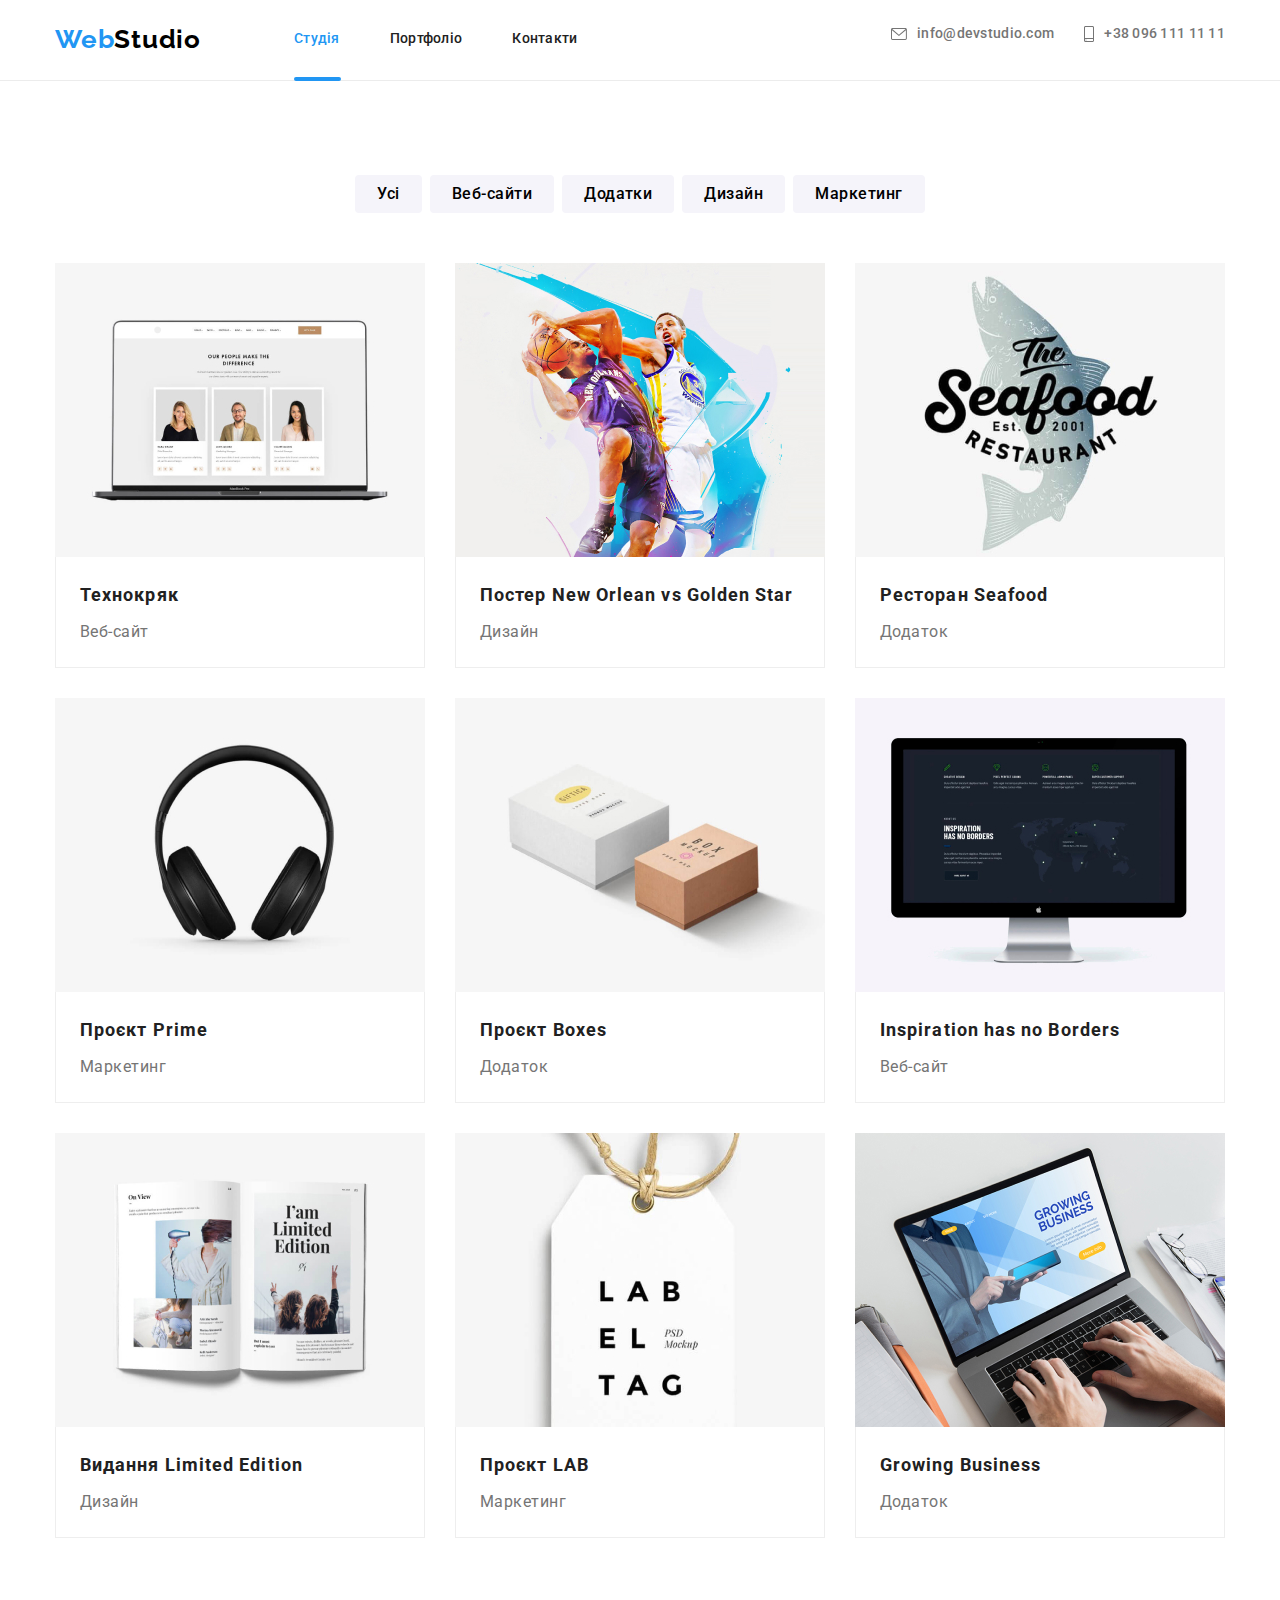
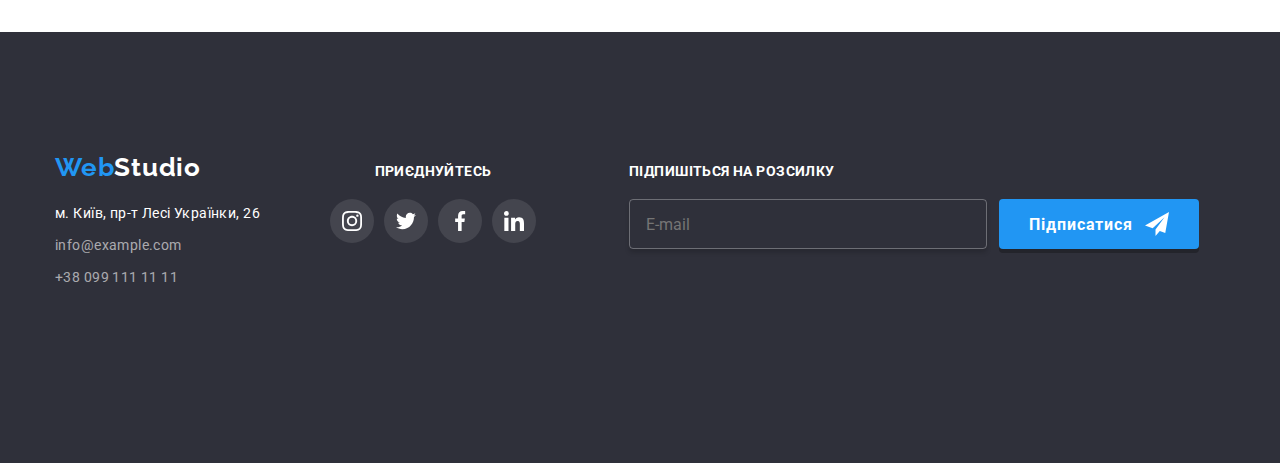
==== commit 9e2d052b: "HW8 update2" ====
--- a/portfolio.html
+++ b/portfolio.html
@@ -37,7 +37,7 @@
                 </svg>
             </button>
             <ul class="contacts list">
-                <li>   
+                <li class="contacts-li">   
                     <a class="contacts__email link" href="mailto:info@devstudio.com">
                         <svg class="contacts__email-icon" width="16" height="12">
                             <use href="./images/icons.svg#icon-envelope-hover" ></use>
@@ -56,7 +56,7 @@
         <div class="mobile-menu" data-menu>
             <div class="container mobile-menu__container">
                 <button type="button" class="mobile-menu__close-btn" data-menu-close>
-                    <svg class="mobile-menu__close-icon" width="40" height="40">
+                    <svg class="mobile-menu__close-icon" width="19" height="19">
                         <use href="./images/icons.svg#icon-close-btn"></use>
                     </svg>
                 </button>
@@ -123,9 +123,11 @@
                         <button class="navigation-btn" type="button">Маркетинг</button>
                     </li>
                 </ul>
-    
+               
                 <ul class="list gallery-works">
-                    <li class="gallery-item">
+                    
+                    <li class="gallery-item">
+                        <a class="item-potf link" href="#" target="_blank" rel="noopener noreferrer nofollow"></a>
                         <div class="gallery-overlay-wrapper">
                             <picture>
                                 <source
@@ -158,6 +160,7 @@
                         </div>
                     </li>
                     <li class="gallery-item">
+                        <a class="item-potf link" href="#" target="_blank" rel="noopener noreferrer nofollow"></a>
                         <div class="gallery-overlay-wrapper">
                             <picture>
                                 <source
@@ -189,6 +192,7 @@
                         </div>
                     </li>
                     <li class="gallery-item">
+                        <a class="item-potf link" href="#" target="_blank" rel="noopener noreferrer nofollow"></a>
                         <div class="gallery-overlay-wrapper">
                             <picture>
                                 <source
@@ -220,6 +224,7 @@
                         </div>
                     </li>
                     <li class="gallery-item">
+                        <a class="item-potf link" href="#" target="_blank" rel="noopener noreferrer nofollow"></a>
                         <div class="gallery-overlay-wrapper">
                             <picture>
                                 <source
@@ -251,6 +256,7 @@
                         </div>
                     </li>
                     <li class="gallery-item">
+                        <a class="item-potf link" href="#" target="_blank" rel="noopener noreferrer nofollow"></a>
                         <div class="gallery-overlay-wrapper">
                             <picture>
                                 <source
@@ -283,6 +289,7 @@
                         </div>
                     </li>
                     <li class="gallery-item">
+                        <a class="item-potf link" href="#" target="_blank" rel="noopener noreferrer nofollow"></a>
                         <div class="gallery-overlay-wrapper">
                             <picture>
                                 <source
@@ -315,6 +322,7 @@
                         </div>
                     </li>
                     <li class="gallery-item">
+                        <a class="item-potf link" href="#" target="_blank" rel="noopener noreferrer nofollow"></a>
                         <div class="gallery-overlay-wrapper">
                             <picture>
                                 <source
@@ -419,7 +427,7 @@
     
     <footer class="page-footer">
         <div class="container footer-container">
-            <div class="logo-div">
+            <div>
                 <a class="logo page-footer__logo link" href=""><span class="logo__web">Web</span><span class="logo__studio">Studio</span></a>
                 
                 <ul class="contacts-footer list">
@@ -476,7 +484,7 @@
 
                </ul>
             </div>
-            <div >
+            <div class="subscribe-div">
                 <p class="subscribe-call">Підпишіться на розсилку</p>
                 <form class="subscr-block">
                     <input class="subscr-block__email-input"
--- a/css/main.css
+++ b/css/main.css
@@ -122,6 +122,10 @@
   transition: opacity 500ms linear, visibility 500ms linear;
 }
 
+.mobile-menu-open:hover, .mobile-menu-open:focus {
+  fill: var(--accent-color);
+}
+
 .mobile-menu.is-open {
   opacity: 1;
   visibility: visible;
@@ -205,6 +209,10 @@
   margin-bottom: 64px;
 }
 .mobile-contacts__email:hover, .mobile-contacts__email:focus {
+  color: var(--accent-color);
+}
+
+.mobile-menu-open__icon:hover, .mobile-menu-open__icon:focus {
   color: var(--accent-color);
 }
 
@@ -393,6 +401,20 @@
 .modal-form-message:focus {
   outline: none;
   border-color: var(--accent-color);
+}
+.modal-form-message::-moz-placeholder {
+  font-weight: 400;
+  font-size: 12px;
+  line-height: 1.17;
+  letter-spacing: 0.01em;
+  color: rgba(117, 117, 117, 0.5);
+}
+.modal-form-message:-ms-input-placeholder {
+  font-weight: 400;
+  font-size: 12px;
+  line-height: 1.17;
+  letter-spacing: 0.01em;
+  color: rgba(117, 117, 117, 0.5);
 }
 .modal-form-message::placeholder {
   font-weight: 400;
@@ -572,8 +594,11 @@
     line-height: 1.17;
     letter-spacing: 0.02em;
     color: var(--contacts-descr-color);
+    
+    transition: color 250ms cubic-bezier(0.4, 0, 0.2, 1);
+  }
+  .contacts-li {
     margin-bottom: 10px;
-    transition: color 250ms cubic-bezier(0.4, 0, 0.2, 1);
   }
   .contacts__email:hover, .contacts__email:focus {
     color: var(--accent-color);
@@ -737,7 +762,7 @@
     max-width: 767px;
   }
 }
-@media screen and (min-device-pixel-ratio: 2) and (max-width: 767px), screen and (min-resolution: 192dpi) and (max-width: 767px), screen and (min-resolution: 2dppx) and (max-width: 767px) {
+@media screen and (min-device-pixel-ratio: 2) and (max-width: 767px), screen and (-webkit-min-device-pixel-ratio: 2) and (max-width: 767px), screen and (min-resolution: 192dpi) and (max-width: 767px), screen and (min-resolution: 2dppx) and (max-width: 767px) {
   .hero {
     background-image: linear-gradient(rgba(47, 48, 58, 0.4), rgba(47, 48, 58, 0.4)), url("../images/hero/mobile/mobile-bg-image@2x.jpg");
   }
@@ -794,7 +819,7 @@
     max-width: 1199px;
   }
 }
-@media screen and (min-device-pixel-ratio: 2) and (min-width: 768px), screen and (min-resolution: 192dpi) and (min-width: 768px), screen and (min-resolution: 2dppx) and (min-width: 768px) {
+@media screen and (min-device-pixel-ratio: 2) and (min-width: 768px), screen and (-webkit-min-device-pixel-ratio: 2) and (min-width: 768px), screen and (min-resolution: 192dpi) and (min-width: 768px), screen and (min-resolution: 2dppx) and (min-width: 768px) {
   .hero {
     background-image: linear-gradient(rgba(47, 48, 58, 0.4), rgba(47, 48, 58, 0.4)), url("../images/hero/tablet/tablet-bg-image@2x.jpg");
   }
@@ -814,13 +839,13 @@
     padding: 10px 32px;
   }
 }
-@media screen and (min-device-pixel-ratio: 2) and (min-width: 1200px), screen and (min-resolution: 192dpi) and (min-width: 1200px), screen and (min-resolution: 2dppx) and (min-width: 1200px) {
+@media screen and (min-device-pixel-ratio: 2) and (min-width: 1200px), screen and (-webkit-min-device-pixel-ratio: 2) and (min-width: 1200px), screen and (min-resolution: 192dpi) and (min-width: 1200px), screen and (min-resolution: 2dppx) and (min-width: 1200px) {
   .hero {
     background-image: linear-gradient(rgba(47, 48, 58, 0.4), rgba(47, 48, 58, 0.4)), url("../images/hero/desktop/desktop-bg-image@2x.jpg");
   }
 }
 @media screen and (max-width: 767px) {
-  .features-point {
+  .features-point:not(:last-child) {
     margin-bottom: 30px;
     max-width: 450px;
   }
@@ -927,7 +952,7 @@
   }
 }
 @media screen and (max-width: 767px) {
-  .team-card:not(:last-child) {
+  .team-card {
     margin-bottom: 30px;
   }
   .team {
@@ -935,6 +960,7 @@
     gap: 30px;
     text-align: center;
     justify-content: center;
+    display: flex;
   }
   .team-card {
     width: 100%;
@@ -964,7 +990,7 @@
   font-size: 16px;
   line-height: 1.19;
   letter-spacing: 0.03em;
-  padding-bottom: 10px;
+  margin-bottom: 10px;
   text-align: center;
 }
 
@@ -1001,18 +1027,22 @@
     gap: 30px;
     flex-wrap: wrap;
   }
-  .team-card {
-    flex-basis: calc((100% - 30px) / 2);
-    width: 354px;
-  }
-}
+}
+.team-card {
+  
+  width: 354px;
+  margin: 0 auto;
+  align-items: center;
+  justify-content: center;
+}
+
 @media screen and (min-width: 1200px) {
   .team-card {
     flex-basis: calc((100% - 90px) / 4);
     width: 270px;
     margin-bottom: 0;
   }
-  .team-card-descr {
+  .team-card-descr:not(:last-child) {
     padding-bottom: 30px;
   }
   .social-list-link {
@@ -1050,6 +1080,18 @@
   fill: var(--primary-white-color);
 }
 
+.team__icon:hover,
+.team__icon:focus {
+  fill: var(--primary-white-color);
+}
+
+.team {
+  flex-wrap: wrap;
+  gap: 30px;
+  text-align: center;
+  justify-content: center;
+}
+
 @media screen and (max-width: 767px) {
   .clients {
     flex-wrap: wrap;
@@ -1057,10 +1099,16 @@
   .clients-item {
     flex-basis: calc((100% - 30px) / 2);
   }
+  .clients-item:hover, .clients-item:focus {
+    fill: var(--accent-color);
+  }
+
 }
 .clients {
   display: flex;
   gap: 30px;
+  justify-content: center;
+  align-items: center;
 }
 
 .clients-link {
@@ -1074,6 +1122,10 @@
   border-color: #AFB1B8;
   border-radius: 4px;
 }
+.clients-link:hover, .clients-link:focus {
+  fill: var(--accent-color);
+  border-color: var(--accent-color);
+}
 
 .clients-icon {
   display: flex;
@@ -1081,9 +1133,11 @@
   height: 60px;
   fill: #AFB1B8;
 }
-.clients-icon:hover, .clients-icon:focus {
-  fill: var(--accent-color);
-}
+
+.clients-link:hover .clients-icon,
+.clients-link:focus .clients-icon {
+    fill: var(--accent-color);
+  }
 
 @media screen and (min-width: 768px) {
   .clients {
@@ -1142,9 +1196,7 @@
   .contacts-footer {
     text-align: center;
   }
-  .page-footer__logo {
-    padding-top: 60px;
-  }
+
   .subscr-block {
     display: flex;
     flex-direction: column;
@@ -1156,13 +1208,15 @@
     text-align: center;
   }
   .subscr-block__btn {
-    margin: 20px 140px 60px;
+    margin: 20px 140px 0px;
   }
   .subscr-block__email-input {
     width: 100%;
   }
-  .footer-container {
-    min-height: 603px;
+
+  .page-footer {
+    padding-top: 60px;
+    padding-bottom: 60px;
   }
 }
 .page-footer {
@@ -1198,6 +1252,10 @@
   margin-top: 8px;
 }
 
+.footer-li {
+  margin-top: 8px;
+}
+
 .contacts-footer__phone-number {
   font-style: normal;
   font-weight: 400;
@@ -1205,20 +1263,18 @@
   line-height: 1.71;
   letter-spacing: 0.03em;
   color: rgba(255, 255, 255, 0.6);
-  margin-top: 9px;
 }
 
 .join-block {
   display: block;
-  margin-top: 60px;
   align-items: center;
+  margin-bottom: 60px;
 }
 
 .join-social-list {
   display: flex;
   justify-content: center;
   gap: 10px;
-  margin-bottom: 60px;
   margin-top: 20px;
 }
 
@@ -1269,6 +1325,7 @@
   color: var(--main-light-color);
   text-transform: uppercase;
   letter-spacing: 0.03em;
+  margin-bottom: 20px;
 }
 
 .subscr-block__email-input {
@@ -1281,7 +1338,6 @@
   color: var(--main-light-color);
   font-size: 16px;
   font-family: Roboto, sans-serif;
-  margin-top: 20px;
 }
 
 .subscr-block__btn {
@@ -1302,8 +1358,11 @@
     flex-wrap: wrap;
     justify-content: space-around;
   }
+  .page-footer {
+    padding-top: 60px;
+    padding-bottom: 60px;
+  }
   .page-footer__logo {
-    margin-top: 60px;
     text-align: center;
   }
   .contacts-footer {
@@ -1314,9 +1373,17 @@
     flex-direction: column;
     width: 100%;
     align-items: center;
+    margin-top: 20px;
+  }
+  .logo-div {
+    margin-top: 30px;
+  }
+
+  .subscribe-div {
+    margin-top: 60px;
   }
   .subscribe-call {
-    margin-top: 60px;
+   
     text-align: center;
   }
   .subscr-block__email-input {
@@ -1324,13 +1391,12 @@
   }
   .subscr-block__btn {
     display: flex;
-    margin: 20px auto 60px;
+    margin: 20px auto 0;
   }
 }
 @media screen and (min-width: 1200px) {
   .page-footer__logo {
     display: flex;
-    margin-top: 60px;
   }
   .contacts-footer__adress {
     display: flex;
@@ -1395,6 +1461,11 @@
     margin-bottom: 94px;
   }
 }
+.page-footer {
+  padding-top: 60px;
+  padding-bottom: 60px;
+}
+
 @media screen and (max-width: 767px) {
   .navigation-list {
     flex-wrap: wrap;
@@ -1415,7 +1486,8 @@
   transition: box-shadow 250ms cubic-bezier(0.4, 0, 0.2, 1);
 }
 
-.navigation-list-item:focus {
+.navigation-list-item:focus,
+.navigation-list-item:hover {
   box-shadow: 0px 4px 4px 0px rgba(0, 0, 0, 0.25);
 }
 
@@ -1432,7 +1504,8 @@
   padding: 6px 22px;
   transition: box-shadow 250ms cubic-bezier(0.4, 0, 0.2, 1), background-color 250ms cubic-bezier(0.4, 0, 0.2, 1), color 250ms cubic-bezier(0.4, 0, 0.2, 1);
 }
-.navigation-btn:focus {
+.navigation-btn:focus,
+.navigation-btn:hover {
   background-color: var(--accent-color);
   box-shadow: 0px 3px 1px rgba(0, 0, 0, 0.1), 0px 1px 2px rgba(0, 0, 0, 0.08), 0px 2px 2px rgba(0, 0, 0, 0.12);
   border-radius: 4px;
@@ -1444,7 +1517,8 @@
   transition: box-shadow 250ms cubic-bezier(0.4, 0, 0.2, 1);
   margin-bottom: 30px;
 }
-.gallery-item:focus {
+.gallery-item:not(:last-child):focus,
+.gallery-item:not(:last-child):hover {
   box-shadow: 0px 1px 1px rgba(0, 0, 0, 0.12), 0px 4px 4px rgba(0, 0, 0, 0.06), 1px 4px 6px rgba(0, 0, 0, 0.16);
   cursor: pointer;
 }
@@ -1488,12 +1562,13 @@
   color: var(--main-light-color);
   background-color: rgba(33, 150, 243, 0.9);
   padding: 63px 24px;
-  overflow: auto;
-  transform: translate(0, 100%);
+  opacity: 1;
+  transform: translateY(101%);
   transition: transform 250ms cubic-bezier(0.4, 0, 0.2, 1);
 }
-.gallery-item:hover .overlay {
-  transform: translate(0, 0);
+.gallery-item:hover.overlay,
+.gallery-item:focus.overlay {
+  transform: translateY(0);
 }
 
 .gallery-overlay-wrapper {
@@ -1502,7 +1577,28 @@
   overflow: hidden;
 }
 
+
 @media screen and (min-width: 768px) {
+  .navigation-btn {
+    transition: box-shadow 250ms cubic-bezier(0.4, 0, 0.2, 1), background-color 250ms cubic-bezier(0.4, 0, 0.2, 1), color 250ms cubic-bezier(0.4, 0, 0.2, 1);
+  }
+  .navigation-btn:hover,
+  .navigation-btn:focus {
+    background-color: var(--accent-color);
+    box-shadow: 0px 3px 1px rgba(0, 0, 0, 0.1), 0px 1px 2px rgba(0, 0, 0, 0.08), 0px 2px 2px rgba(0, 0, 0, 0.12);
+    border-radius: 4px;
+    color: var(--main-light-color);
+  }
+  .item-potf{
+    display: block;
+  }
+
+  .item-potf:hover,
+  .item-potf:focus  {
+    box-shadow: 0px 1px 1px rgba(0, 0, 0, 0.12), 0px 4px 4px rgba(0, 0, 0, 0.06), 1px 4px 6px rgba(0, 0, 0, 0.16);
+}
+}
+
   .navigation-list {
     flex-wrap: nowrap;
     min-width: 575px;
@@ -1519,11 +1615,16 @@
     flex-basis: calc((100% - 30px) / 2);
     margin-bottom: 0;
   }
-  .gallery-item:focus {
+  .gallery-item:focus,
+  .gallery-item:hover {
     box-shadow: 0px 1px 1px rgba(0, 0, 0, 0.12), 0px 4px 4px rgba(0, 0, 0, 0.06), 1px 4px 6px rgba(0, 0, 0, 0.16);
     cursor: pointer;
   }
-}
+  .gallery-item:hover.overlay,
+  .gallery-item:focus.overlay {
+    transform: translate(0, 0);
+}
+
 @media screen and (min-width: 1200px) {
   .navigation-list {
     margin-bottom: 50px;
@@ -1535,7 +1636,8 @@
   .navigation-btn {
     transition: box-shadow 250ms cubic-bezier(0.4, 0, 0.2, 1), background-color 250ms cubic-bezier(0.4, 0, 0.2, 1), color 250ms cubic-bezier(0.4, 0, 0.2, 1);
   }
-  .navigation-btn:hover {
+  .navigation-btn:hover,
+  .navigation-btn:focus {
     background-color: var(--accent-color);
     box-shadow: 0px 3px 1px rgba(0, 0, 0, 0.1), 0px 1px 2px rgba(0, 0, 0, 0.08), 0px 2px 2px rgba(0, 0, 0, 0.12);
     border-radius: 4px;
@@ -1545,16 +1647,36 @@
     width: 370px;
     flex-basis: calc((100% - 60px) / 3);
   }
+  .item-potf{
+    display: block;
+  }
+
+  .item-potf:hover,
+  .item-potf:focus  {
+    box-shadow: 0px 1px 1px rgba(0, 0, 0, 0.12), 0px 4px 4px rgba(0, 0, 0, 0.06), 1px 4px 6px rgba(0, 0, 0, 0.16);
+}
+}
   .gallery-item:hover, .gallery-item:focus {
     box-shadow: 0px 1px 1px rgba(0, 0, 0, 0.12), 0px 4px 4px rgba(0, 0, 0, 0.06), 1px 4px 6px rgba(0, 0, 0, 0.16);
     cursor: pointer;
   }
-  .gallery-item:hover.overlay {
+  .gallery-item:hover.overlay,
+  .gallery-item:focus.overlay {
     transform: translate(0, 0);
   }
-}
+
 .specialization {
   padding-bottom: 94px;
+}
+
+.item-potf{
+  display: block;
+  
+}
+.item-potf:hover,
+.item-potf:focus {
+  box-shadow: 0px 1px 1px rgba(0, 0, 0, 0.12), 0px 4px 4px rgba(0, 0, 0, 0.06), 1px 4px 6px rgba(0, 0, 0, 0.16);
+
 }
 
 .specialization__list {
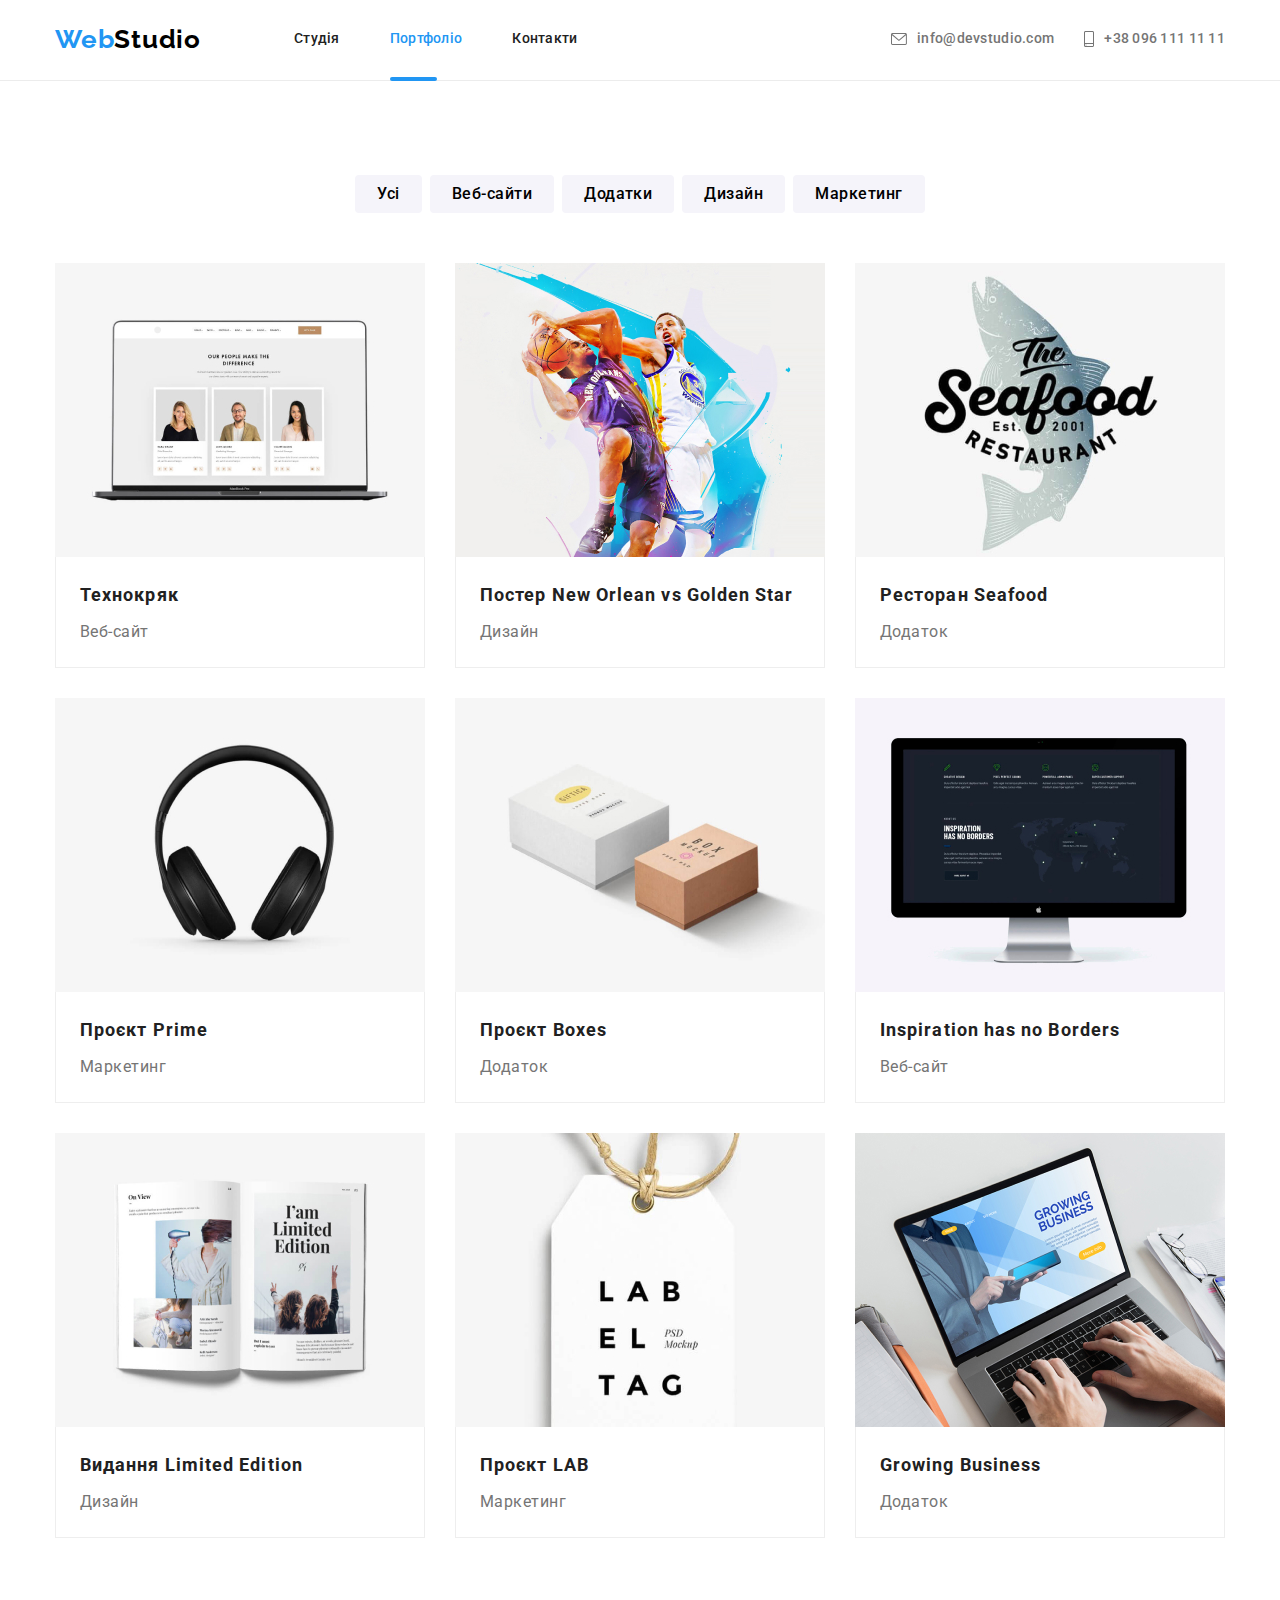
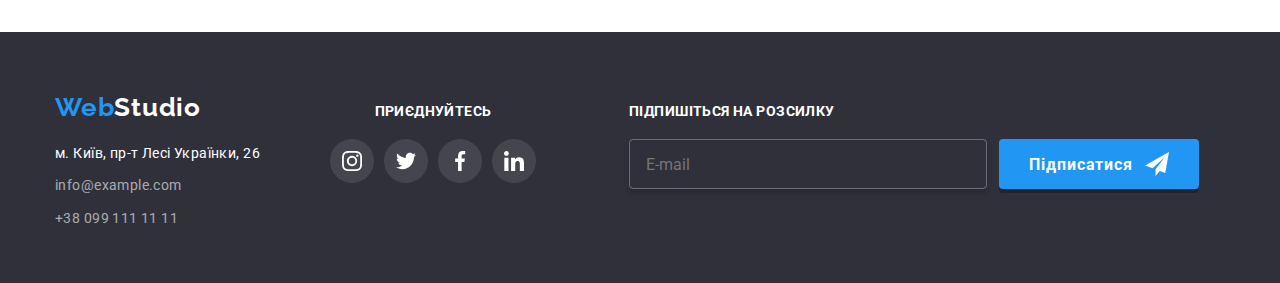
==== commit a9ab351c: "HW8 updated" ====
--- a/portfolio.html
+++ b/portfolio.html
@@ -11,20 +11,20 @@
     <link href="https://fonts.googleapis.com/css2?family=Raleway:wght@700&family=Roboto:wght@400;500;700;900&display=swap"
     rel="stylesheet">
     <link rel="stylesheet" href="https://cdn.jsdelivr.net/npm/modern-normalize@1.1.0/modern-normalize.min.css">
-    <link rel="stylesheet" href="./css/main.css"/>
+    <link rel="stylesheet" href="./css/main.min.css"/>
 </head>
 <body>
     <!--HEADER-->
     <header class="page-header">
         <div class="container page-header-container"> 
             <nav class="page-navigation">
-                <a class="link logo page-header__logo" href=""><span class="logo__web">Web</span>Studio</a>
+                <a class="link logo page-header__logo" href="./index.html"><span class="logo__web">Web</span>Studio</a>
                 <ul class="menu list">
                     <li class="menu__item">
-                    <a class="menu__link menu__link_current link" href="">Студія</a>
+                    <a class="menu__link  link" href="./index.html">Студія</a>
                     </li>
                     <li class="menu__item">
-                    <a class="menu__link link" href="./portfolio.html">Портфоліо</a>
+                    <a class="menu__link menu__link_current link" href="./portfolio.html">Портфоліо</a>
                     </li>
                     <li class="menu__item">
                     <a class="menu__link link" href="">Контакти</a>
@@ -127,32 +127,33 @@
                 <ul class="list gallery-works">
                     
                     <li class="gallery-item">
-                        <a class="item-potf link" href="#" target="_blank" rel="noopener noreferrer nofollow"></a>
-                        <div class="gallery-overlay-wrapper">
-                            <picture>
-                                <source
-                                    srcset="./images/portfolio/desktop/desktop-project1.jpg 1x,
-                                    ./images/portfolio/desktop/desktop-project1@2x.jpg 2x"
-                                    media="(min-width: 1200px)" 
-                                />
-                                <source
-                                    srcset="./images/portfolio/tablet/tablet-project1.jpg 1x,
-                                    ./images/portfolio/tablet/tablet-project1@2x.jpg 2x"
-                                    media="(min-width: 768px)"
-                                />
-                                <source
-                                    srcset="./images/portfolio/mobile/mobile-project1.jpg 1x,
-                                    ./images/portfolio/mobile/mobile-project1@2x.jpg 2x"
-                                    media="(min-width: 320px)"
-                                />
-                                <img src="./images/portfolio/project1.jpg" alt="екран комп'ютера">
-                            </picture>
-                            
-                            <p class="overlay">
-                                Ресурс пропонує комплексні пропозиції з різним рівнем функціоналу та сервісів. Все це дозволить відвідувачу отримати вичерпні відомості про компанію чи приватну особу.
-    
-                            </p> 
-                        </div>
+                        <a class="item-potf link" href="#" target="_blank" rel="noopener noreferrer nofollow">
+                            <div class="gallery-overlay-wrapper">
+                                <picture>
+                                    <source
+                                        srcset="./images/portfolio/desktop/desktop-project1.jpg 1x,
+                                        ./images/portfolio/desktop/desktop-project1@2x.jpg 2x"
+                                        media="(min-width: 1200px)" 
+                                    />
+                                    <source
+                                        srcset="./images/portfolio/tablet/tablet-project1.jpg 1x,
+                                        ./images/portfolio/tablet/tablet-project1@2x.jpg 2x"
+                                        media="(min-width: 768px)"
+                                    />
+                                    <source
+                                        srcset="./images/portfolio/mobile/mobile-project1.jpg 1x,
+                                        ./images/portfolio/mobile/mobile-project1@2x.jpg 2x"
+                                        media="(min-width: 320px)"
+                                    />
+                                    <img src="./images/portfolio/project1.jpg" alt="екран комп'ютера">
+                                </picture>
+                                
+                                <p class="overlay">
+                                    Ресурс пропонує комплексні пропозиції з різним рівнем функціоналу та сервісів. Все це дозволить відвідувачу отримати вичерпні відомості про компанію чи приватну особу.
+        
+                                </p> 
+                            </div>
+                        </a>
             
                         <div class="gallery-item-descr">
                             <h2 class="project-name">Технокряк</h2>
@@ -160,7 +161,7 @@
                         </div>
                     </li>
                     <li class="gallery-item">
-                        <a class="item-potf link" href="#" target="_blank" rel="noopener noreferrer nofollow"></a>
+                        <a class="item-potf link" href="#" target="_blank" rel="noopener noreferrer nofollow">
                         <div class="gallery-overlay-wrapper">
                             <picture>
                                 <source
@@ -185,14 +186,14 @@
         
                             </p> 
                         </div>
-
+                    </a>
                         <div class="gallery-item-descr">
                             <h2 class="project-name">Постер <span lang="en">New Orlean vs Golden Star</span></h2>
                             <p class="project-type">Дизайн</p>
                         </div>
                     </li>
                     <li class="gallery-item">
-                        <a class="item-potf link" href="#" target="_blank" rel="noopener noreferrer nofollow"></a>
+                        <a class="item-potf link" href="#" target="_blank" rel="noopener noreferrer nofollow">
                         <div class="gallery-overlay-wrapper">
                             <picture>
                                 <source
@@ -217,14 +218,14 @@
         
                             </p> 
                         </div>
-
+                    </a>
                         <div class="gallery-item-descr">
                             <h2 class="project-name">Ресторан <span lang="en">Seafood</span></h2>
                             <p class="project-type">Додаток</p>
                         </div>
                     </li>
                     <li class="gallery-item">
-                        <a class="item-potf link" href="#" target="_blank" rel="noopener noreferrer nofollow"></a>
+                        <a class="item-potf link" href="#" target="_blank" rel="noopener noreferrer nofollow">
                         <div class="gallery-overlay-wrapper">
                             <picture>
                                 <source
@@ -249,14 +250,14 @@
         
                             </p> 
                         </div>
-
+                    </a>
                         <div class="gallery-item-descr">
                             <h2 class="project-name">Проєкт <span lang="en">Prime</span></h2>
                             <p class="project-type">Маркетинг</p>
                         </div>
                     </li>
                     <li class="gallery-item">
-                        <a class="item-potf link" href="#" target="_blank" rel="noopener noreferrer nofollow"></a>
+                        <a class="item-potf link" href="#" target="_blank" rel="noopener noreferrer nofollow">
                         <div class="gallery-overlay-wrapper">
                             <picture>
                                 <source
@@ -282,14 +283,14 @@
         
                             </p> 
                         </div>
-
+                    </a>
                         <div class="gallery-item-descr">
                             <h2 class="project-name">Проєкт <span lang="en">Boxes</span></h2>
                             <p class="project-type">Додаток</p>
                         </div>
                     </li>
                     <li class="gallery-item">
-                        <a class="item-potf link" href="#" target="_blank" rel="noopener noreferrer nofollow"></a>
+                        <a class="item-potf link" href="#" target="_blank" rel="noopener noreferrer nofollow">
                         <div class="gallery-overlay-wrapper">
                             <picture>
                                 <source
@@ -315,14 +316,14 @@
         
                             </p> 
                         </div>
-
+                    </a>
                         <div class="gallery-item-descr">
                             <h2 class="project-name"><span lang="en">Inspiration has no Borders</span></h2>
                             <p class="project-type">Веб-сайт</p>
                         </div>
                     </li>
                     <li class="gallery-item">
-                        <a class="item-potf link" href="#" target="_blank" rel="noopener noreferrer nofollow"></a>
+                        <a class="item-potf link" href="#" target="_blank" rel="noopener noreferrer nofollow">
                         <div class="gallery-overlay-wrapper">
                             <picture>
                                 <source
@@ -347,13 +348,14 @@
         
                             </p> 
                         </div>
-
+                    </a>
                         <div class="gallery-item-descr">
                             <h2 class="project-name">Видання <span lang="en">Limited Edition</span></h2>
                             <p class="project-type">Дизайн</p>
                         </div>
                     </li>
                     <li class="gallery-item">
+                        <a class="item-potf link" href="#" target="_blank" rel="noopener noreferrer nofollow">
                         <div class="gallery-overlay-wrapper">
                             <picture>
                                 <source
@@ -379,13 +381,14 @@
     
                             </p> 
                         </div>
-
+                    </a>
                         <div class="gallery-item-descr">
                             <h2 class="project-name">Проєкт <span lang="en">LAB</span></h2>
                             <p class="project-type">Маркетинг</p>
                         </div>
                     </li>
                     <li class="gallery-item">
+                        <a class="item-potf link" href="#" target="_blank" rel="noopener noreferrer nofollow">
                         <div class="gallery-overlay-wrapper">
                             <picture>
                                 <source
@@ -410,7 +413,7 @@
         
                             </p> 
                         </div>
-
+                    </a>
                         <div class="gallery-item-descr">
                             <h2 class="project-name"><span lang="en">Growing Business</span></h2>
                             <p class="project-type">Додаток</p>
@@ -427,7 +430,7 @@
     
     <footer class="page-footer">
         <div class="container footer-container">
-            <div>
+            <div class="logo-div">
                 <a class="logo page-footer__logo link" href=""><span class="logo__web">Web</span><span class="logo__studio">Studio</span></a>
                 
                 <ul class="contacts-footer list">
@@ -484,7 +487,7 @@
 
                </ul>
             </div>
-            <div class="subscribe-div">
+            <div class="">
                 <p class="subscribe-call">Підпишіться на розсилку</p>
                 <form class="subscr-block">
                     <input class="subscr-block__email-input"
--- a/css/main.min.css
+++ b/css/main.min.css
@@ -0,0 +1 @@
+:root{--accent-color: #2196F3;--contacts-descr-color: #757575;--dark-bg-color: #2F303A;--light-bg-color: #F5F4FA;--btn-bg-color: #188CE8;--main-light-color: #FFFFFF;--logo-accent-color: #000000;--primary-white-color: #FFFFFF;--primary-text-color:#212121;--second-text-color: #757575;--primary-white-color: #FFFFFF;--second-background-color: #F5F4FA;--footer-background-color: #2F303A;--second-logo-color: #188CE8;--timing-function: cubic-bezier(0.4, 0, 0.2, 1);--duration: 250ms}.visually-hidden{position:absolute;width:1px;height:1px;margin:-1px;padding:0;overflow:hidden;border:0;clip:rect(0 0 0 0)}h1,h2,h3,h4,p{margin-top:0;margin-bottom:0}ul,ol{margin-top:0;margin-bottom:0;padding-left:0}img{display:block;max-width:100%;height:auto}button{cursor:pointer}.list{list-style:none}.link{text-decoration:none}body{font-family:"Roboto",sans-serif;color:#212121}.section{padding-top:60px;padding-bottom:60px}@media screen and (min-width: 1200px){.section{padding-top:94px;padding-bottom:94px}}.secondary-header{font-weight:700;font-size:28px;line-height:1.17;text-align:center;letter-spacing:.03em;margin-bottom:30px}.container{padding-right:15px;padding-left:15px;margin:0 auto}@media screen and (min-width: 480px){.container{width:480px}}@media screen and (min-width: 768px){.container{width:768px}}@media screen and (min-width: 1200px){.container{width:1200px}}.mobile-menu{position:fixed;height:100vh;max-width:767px;z-index:1000;top:0;left:0;background-color:#fff;box-shadow:0 0 0 100vmax rgba(0,0,0,.5);opacity:0;visibility:hidden;pointer-events:none;transition:opacity 500ms linear,visibility 500ms linear}.mobile-menu.is-open{opacity:1;visibility:visible;pointer-events:auto}.mobile-menu__container{position:relative;padding-left:25px;padding-top:48px;padding-bottom:48px;width:100vw;height:100vh;display:flex;flex-direction:column}.mobile-menu__close-btn{position:absolute;top:10px;right:15px;background-color:rgba(0,0,0,0);border:none;padding:0;height:40px;transition:fill 250ms cubic-bezier(0.4, 0, 0.2, 1)}.mobile-menu__close-btn:hover,.mobile-menu__close-btn:focus{fill:var(--accent-color)}.mobile-nav{margin-bottom:auto}.mobile-nav__item:not(:last-child){margin-bottom:32px}.mobile-nav__link{font-weight:500;font-size:40px;line-height:1.18;letter-spacing:.02em;color:#212121;transition:color 250ms cubic-bezier(0.4, 0, 0.2, 1)}.mobile-nav__link:hover,.mobile-nav__link:focus{color:var(--accent-color)}.mobile-nav__link-current{color:var(--accent-color)}.mobile-contacts{margin-bottom:64px}.mobile-contacts__item:not(:last-child){margin-bottom:32px}.mobile-contacts__phone-number{font-weight:500;font-size:34px;line-height:1.18;letter-spacing:.02em;color:var(--accent-color);margin-top:302px;margin-bottom:32px}.mobile-contacts__email{font-weight:500;font-size:24px;line-height:1.17;letter-spacing:.02em;color:var(--contacts-descr-color);transition:color 250ms cubic-bezier(0.4, 0, 0.2, 1);margin-bottom:64px}.mobile-contacts__email:hover,.mobile-contacts__email:focus{color:var(--accent-color)}.social-mobile{display:flex;row-gap:20px;flex-wrap:wrap}.social-mobile__link{display:flex;align-items:center;font-weight:500;font-size:18px;line-height:1.23;letter-spacing:.02em;color:var(--accent-color)}.social-mobile__item:not(:last-child) .social-mobile__link::after{display:block;content:"";width:22px;height:1px;background-color:rgba(33,33,33,.2);transform:rotate(90deg)}@media screen and (min-width: 767px){.mobile-menu{display:none}}.backdrop{position:fixed;top:0;left:0;z-index:100;width:100%;height:100%;background-color:rgba(0,0,0,.2);transition:opacity 250ms cubic-bezier(0.4, 0, 0.2, 1),visibility 250ms cubic-bezier(0.4, 0, 0.2, 1)}.backdrop.is-hidden{opacity:0;visibility:hidden;pointer-events:none}@media screen and (max-width: 767px){.modal{width:450px;height:609px}}.modal{position:absolute;background-color:var(--main-light-color);top:50%;left:50%;transform:translate(-50%, -50%);border-radius:4px;padding:40px}.modal-close-btn{position:absolute;top:8px;right:8px;display:flex;justify-content:center;align-items:center;width:30px;height:30px;color:#000;border-radius:50%;background-color:rgba(0,0,0,0);border:1px solid rgba(0,0,0,.1);padding:0;transition:fill 250ms cubic-bezier(0.4, 0, 0.2, 1)}.modal-close-btn:hover,.modal-close-btn:focus{fill:var(--accent-color)}@media screen and (min-width: 768px){.modal{width:450px;height:609px}}@media screen and (min-width: 1200px){.modal{width:528px;height:581px}}@media screen and (max-width: 767px){.modal-phrase{width:370px;flex-wrap:wrap}.modal-form-check-desc{font-size:12px;line-height:1.17}}.modal-phrase{font-family:Roboto,sans-serif;font-weight:700;font-size:20px;line-height:1.15;text-align:center;align-items:center;letter-spacing:.03em;margin-bottom:12px}.modal-form{display:flex;flex-direction:column}.modal-form-field{margin-bottom:10px}.modal-form-input-desc{display:block;font-weight:400;font-size:12px;line-height:1.17;letter-spacing:.01em;color:#757575;margin-bottom:4px}.modal-form-input{width:100%;height:40px;border:1px solid rgba(33,33,33,.2);border-radius:4px;padding-left:42px;color:#000;font-size:16px;font-family:Roboto,sans-serif;transition:border-color 250ms cubic-bezier(0.4, 0, 0.2, 1)}.modal-form-input:focus{outline:none;border-color:var(--accent-color)}.modal-form-message{width:100%}.modal-input-icon{display:block;position:absolute;top:50%;left:12px;transform:translateY(-50%);transition:fill 250ms cubic-bezier(0.4, 0, 0.2, 1)}.modal-form-input:focus+.modal-input-icon{fill:var(--accent-color)}.modal-input-wrapper{display:block;position:relative}.modal-form-message{resize:none;width:100%;height:120px;padding:12px 16px;border:1px solid rgba(33,33,33,.2);border-radius:4px;margin-bottom:20px;transition:border-color 250ms cubic-bezier(0.4, 0, 0.2, 1)}.modal-form-message:focus{outline:none;border-color:var(--accent-color)}.modal-form-message::placeholder{font-weight:400;font-size:12px;line-height:1.17;letter-spacing:.01em;color:rgba(117,117,117,.5)}.modal-form-check-desc{display:flex;align-items:center;font-weight:400;letter-spacing:.03em;color:#757575;margin:0px auto 20px}.modal-form-check-desc::before{content:"";display:block;width:16px;height:15px;border:2px solid #212121;cursor:pointer;margin-right:7px;transition:border-color 250ms cubic-bezier(0.4, 0, 0.2, 1)}.modal-form-check:checked+.modal-form-check-desc::before{background-color:var(--accent-color);background-image:url(../images/fake-check.svg);border-color:var(--accent-color);background-repeat:no-repeat;background-position:center}.modal-form-check:focus+.modal-form-check-desc::before{border-color:var(--accent-color);outline:none}.modal-check-terms{color:var(--accent-color);text-decoration:underline}.modal-form-submit{display:block;min-width:200px;padding:10px 32px;font-weight:700;font-size:16px;line-height:1.87;letter-spacing:.06em;color:var(--main-light-color);background:var(--accent-color);box-shadow:0px 4px rgba(0,0,0,.25);border-radius:4px;border:none;align-self:center;margin-bottom:40px;transition:background-color 250ms cubic-bezier(0.4, 0, 0.2, 1)}.modal-form-submit:hover,.modal-form-submit:focus{background-color:var(--btn-bg-color)}@media screen and (min-width: 768px){.modal-form-check-desc{font-size:12px;line-height:1.17}}@media screen and (min-width: 1200px){.modal-phrase{width:448px}.modal-form-check-desc{width:425px;font-size:14px;line-height:1.71;margin:0px auto 30px}}@media screen and (max-width: 767px){.menu{display:none}.contacts{display:none}.mobile-menu-open{background-color:rgba(0,0,0,0);border:none;padding:0;line-height:0}}.logo{font-family:"Raleway",sans-serif;font-weight:700;font-size:24px;line-height:1.17;letter-spacing:.03em;color:var(--logo-accent-color)}.logo__web{color:var(--accent-color)}.page-header{padding-top:16px;padding-bottom:16px;border-bottom:1px solid #ececec}.page-header-container{display:flex;align-items:center;justify-content:space-between}@media screen and (min-width: 768px){.mobile-menu-open{display:none}.page-navigation{display:flex;align-items:center}.page-header__logo{margin-right:87px}.menu{display:flex}.menu__item{position:relative}.menu__item:not(:last-child){margin-right:50px}.menu__link{display:block;font-weight:500;font-size:14px;line-height:1.14;letter-spacing:.02em;color:#212121;transition:color 250ms cubic-bezier(0.4, 0, 0.2, 1)}.menu__link:hover,.menu__link:focus{color:var(--accent-color)}.menu__link_current{color:var(--accent-color)}.menu__link.menu__link_current::after{position:absolute;bottom:-28px;content:"";display:block;width:47px;height:4px;border-radius:2px;background-color:var(--accent-color)}.contacts{margin-left:auto}.contacts__email{display:flex;align-items:center;font-weight:500;font-size:12px;line-height:1.17;letter-spacing:.02em;color:var(--contacts-descr-color);margin-bottom:10px;transition:color 250ms cubic-bezier(0.4, 0, 0.2, 1)}.contacts__email:hover,.contacts__email:focus{color:var(--accent-color)}.contacts__email-icon{display:flex;align-items:center;fill:#757575;width:14px;height:10px;margin-right:8px;transition:fill 250ms cubic-bezier(0.4, 0, 0.2, 1)}.contacts__email:hover .contacts__email-icon,.contacts__email:focus .contacts__email-icon{fill:var(--accent-color)}.contacts__phone-number{display:flex;font-weight:500;font-size:12px;line-height:1.17;letter-spacing:.02em;color:var(--contacts-descr-color);transition:color 250ms cubic-bezier(0.4, 0, 0.2, 1)}.contacts__phone-number:hover,.contacts__phone-number:focus{color:var(--accent-color)}.contacts__phone-icon{display:flex;align-items:center;fill:#757575;width:10px;height:14px;margin-right:8px;transition:fill 250ms cubic-bezier(0.4, 0, 0.2, 1)}.contacts__phone-number:hover .contacts__phone-icon,.contacts__phone-number:focus .contacts__phone-icon{fill:var(--accent-color)}}@media screen and (min-width: 1200px){.logo{font-size:26px;line-height:1.19}.logo__web{color:var(--accent-color)}.page-header{padding-top:24px;padding-bottom:25px}.page-header-container{justify-content:flex-start}.page-header__logo{margin-right:93px}.menu__link.menu__link_current::after{bottom:-34px}.contacts{display:flex}.contacts__email{font-size:14px;line-height:1.14;margin-right:30px;margin-bottom:0;transition:color 250ms cubic-bezier(0.4, 0, 0.2, 1)}.contacts__email:hover,.contacts__email:focus{color:var(--accent-color)}.contacts__email-icon{width:16px;height:12px;margin-right:10px}.contacts__email:hover .contacts__email-icon,.contacts__email:focus .contacts__email-icon{fill:var(--accent-color)}.contacts__phone-number{font-size:14px;line-height:1.14}.contacts__phone-icon{height:16px;margin-right:10px}.contacts__phone-number:hover .contacts__phone-icon,.contacts__phone-number:focus .contacts__phone-icon{fill:var(--accent-color)}}.nav__link{display:block;padding-top:32px;padding-bottom:32px;color:var(--primary-text-color);font-weight:500;line-height:1.14;letter-spacing:.02em;position:relative;transition:color var(--duration) var(--timing-function),background-color var(--duration) var(--timing-function)}.nav__link:hover .nav__link:focus{color:var(--accent-color);transition:opacity 250ms var(--timing-function)}.nav__link::after{content:"";position:absolute;left:0;bottom:-1px;width:100%;height:4px;border-radius:2px}.nav__link:hover,.nav__link:focus{color:var(--accent-color)}.nav__link:hover::after,.nav__link:focus::after{content:"";display:block;width:100%;height:4px;background-color:currentColor;border-radius:2px;position:absolute;bottom:-1px;left:0;color:var(--accent-color)}@media screen and (max-width: 767px){.hero{background-image:linear-gradient(rgba(47, 48, 58, 0.4), rgba(47, 48, 58, 0.4)),url("../images/hero/mobile/mobile-bg-image.jpg");max-width:767px}}@media screen and (min-device-pixel-ratio: 2)and (max-width: 767px),screen and (min-resolution: 192dpi)and (max-width: 767px),screen and (min-resolution: 2dppx)and (max-width: 767px){.hero{background-image:linear-gradient(rgba(47, 48, 58, 0.4), rgba(47, 48, 58, 0.4)),url("../images/hero/mobile/mobile-bg-image@2x.jpg")}}.hero{background-color:#c4c4c4;background-size:cover;background-position:center;margin:0 auto;padding-top:118px;padding-bottom:118px}.main-title{font-weight:900;font-size:26px;line-height:1.62;color:var(--main-light-color);text-transform:uppercase;letter-spacing:.06em;text-align:center;max-width:360px;margin-right:auto;margin-left:auto;margin-bottom:30px}.hero__modal-btn{align-items:center;text-align:center}.modal-btn{padding:10px 24px;font-family:"Roboto",sans-serif;font-weight:700;font-size:16px;line-height:1.87;letter-spacing:.06em;color:var(--main-light-color);background:var(--accent-color);box-shadow:0px 4px 4px rgba(0,0,0,.25);border-radius:4px;border:none;transition:background-color 250ms cubic-bezier(0.4, 0, 0.2, 1)}.modal-btn:hover,.modal-btn:focus{background-color:var(--btn-bg-color)}@media screen and (min-width: 768px){.hero{background-image:linear-gradient(rgba(47, 48, 58, 0.4), rgba(47, 48, 58, 0.4)),url("../images/hero/tablet/tablet-bg-image.jpg");max-width:1199px}}@media screen and (min-device-pixel-ratio: 2)and (min-width: 768px),screen and (min-resolution: 192dpi)and (min-width: 768px),screen and (min-resolution: 2dppx)and (min-width: 768px){.hero{background-image:linear-gradient(rgba(47, 48, 58, 0.4), rgba(47, 48, 58, 0.4)),url("../images/hero/tablet/tablet-bg-image@2x.jpg")}}@media screen and (min-width: 1200px){.hero{background-image:linear-gradient(rgba(47, 48, 58, 0.4), rgba(47, 48, 58, 0.4)),url("../images/hero/desktop/desktop-bg-image.jpg");max-width:1600px;padding:200px 0px 200px}.main-title{font-size:44px;line-height:1.36;max-width:696px}.modal-btn{padding:10px 32px}}@media screen and (min-device-pixel-ratio: 2)and (min-width: 1200px),screen and (min-resolution: 192dpi)and (min-width: 1200px),screen and (min-resolution: 2dppx)and (min-width: 1200px){.hero{background-image:linear-gradient(rgba(47, 48, 58, 0.4), rgba(47, 48, 58, 0.4)),url("../images/hero/desktop/desktop-bg-image@2x.jpg")}}@media screen and (max-width: 767px){.features-point{margin-bottom:30px;max-width:450px}.features-link{width:100%;height:120px}}.features-link{display:flex;justify-content:center;align-items:center;background-color:var(--light-bg-color);border-radius:4px;margin-bottom:30px}.feature-name{font-weight:700;font-size:14px;line-height:1.14;letter-spacing:.03em;text-transform:uppercase;margin-bottom:10px;text-align:center}.feature-descr{font-weight:400;font-size:14px;line-height:1.71;letter-spacing:.03em;color:var(--contacts-descr-color)}@media screen and (min-width: 768px){.features{display:flex;gap:30px;flex-wrap:wrap}.features-point{flex-basis:calc((100% - 30px)/2);max-width:354px}.features-icon{margin:25px 142px}.feature-name{text-align:left}}@media screen and (min-width: 1200px){.features{flex-wrap:nowrap}.features-point{flex-basis:calc((100% - 60px)/3)}.features-link{width:270px;height:120px}.features-icon{margin:25px 100px}}@media screen and (max-width: 1199px){.activities-section{display:none}}@media screen and (min-width: 1200px){.activities-section{padding-top:0px}.secondary-header{font-size:36px;margin-bottom:50px}.activities{display:flex;gap:30px;flex-wrap:wrap}.activity-item{flex-basis:calc((100% - 60px)/3);display:block;position:relative}.overlay-activity{position:absolute;transform:translateY(-100%);font-weight:700;font-size:14px;line-height:1.14;letter-spacing:.03em;text-transform:uppercase;color:var(--main-light-color);background-color:rgba(47,48,58,.8);width:100%;padding:27px;text-align:center}}@media screen and (max-width: 767px){.team-card:not(:last-child){margin-bottom:30px}.team{flex-wrap:wrap;gap:30px;text-align:center;justify-content:center}.team-card{width:100%;background:#fff;box-shadow:0px 1px 3px rgba(0,0,0,.12),0px 1px 1px rgba(0,0,0,.14),0px 2px 1px rgba(0,0,0,.2);border-radius:0px 0px 4px 4px}}.team__blocks{width:270px;background-color:var(--primary-white-color);box-shadow:0px 1px 3px rgba(0,0,0,.12),0px 1px 1px rgba(0,0,0,.14),0px 2px 1px rgba(0,0,0,.2);border-radius:0px 0px 4px 4px}.team-card-descr{padding-top:30px;padding-bottom:24px}.gallery-workers{background:var(--light-bg-color)}.workers-name{font-weight:500;font-size:16px;line-height:1.19;letter-spacing:.03em;padding-bottom:10px;text-align:center}.position-descr{font-weight:400;font-size:16px;line-height:1.19;letter-spacing:.03em;color:var(--contacts-descr-color);margin-bottom:16px;text-align:center}.social-list{display:flex;justify-content:center;gap:10px}.social-list-link{display:flex;justify-content:center;align-items:center;width:44px;height:44px;border-radius:50%;background-color:#fff;fill:#afb1b8}@media screen and (min-width: 768px){.team{display:flex;gap:30px;flex-wrap:wrap}.team-card{flex-basis:calc((100% - 30px)/2);width:354px}}@media screen and (min-width: 1200px){.team-card{flex-basis:calc((100% - 90px)/4);width:270px;margin-bottom:0}.team-card-descr{padding-bottom:30px}.social-list-link{color:#afb1b8;transition:background-color 250ms cubic-bezier(0.4, 0, 0.2, 1)}.social-list-link:hover,.social-list-link:focus{background-color:var(--accent-color)}.social-list-icon{fill:#afb1b8;transition:fill 250ms cubic-bezier(0.4, 0, 0.2, 1)}.social-list-link:hover .social-list-icon,.social-list-link:focus .social-list-icon{fill:var(--main-light-color)}}.team__link{width:44px;height:44px;border-radius:50%;display:flex;align-items:center;justify-content:center;transition:background-color var(--duration) var(--timing-function)}.team__link:hover,.team__link:focus{background-color:var(--accent-color)}.team__icon{fill:#afb1b8}.team__link:hover .team__icon,.team__link:focus .team__icon{fill:var(--primary-white-color)}@media screen and (max-width: 767px){.clients{flex-wrap:wrap}.clients-item{flex-basis:calc((100% - 30px)/2)}}.clients{display:flex;gap:30px}.clients-link{display:flex;justify-content:center;align-items:center;width:210px;height:92px;background-color:#fff;border:1px solid;border-color:#afb1b8;border-radius:4px}.clients-icon{display:flex;width:106px;height:60px;fill:#afb1b8}.clients-icon:hover,.clients-icon:focus{fill:var(--accent-color)}@media screen and (min-width: 768px){.clients{flex-wrap:wrap}.clients-item{flex-basis:calc((100% - 60px)/3)}.clients-link{width:226px;height:92px}.clients-item:hover,.clients-item:focus{border-color:var(--accent-color)}.clients-icon{transition:fill 250ms cubic-bezier(0.4, 0, 0.2, 1)}.clients-link:hover .clients-item,.clients-link:focus .clients-item{fill:var(--accent-color)}}@media screen and (min-width: 1200px){.clients-item{flex-basis:calc((100% - 150px)/6)}.clients-link{width:170px;height:92px;transition:border-color 250ms cubic-bezier(0.4, 0, 0.2, 1)}.clients-item:hover,.clients-item:focus{border-color:var(--accent-color)}.clients-icon{transition:fill 250ms cubic-bezier(0.4, 0, 0.2, 1)}.clients-link:hover .clients-item,.clients-link:focus .clients-item{fill:var(--accent-color)}}@media screen and (max-width: 767px){.contacts-footer__adress{display:block}.contacts-footer__email{display:block}.contacts-footer__phone-number{display:block}.contacts-footer{text-align:center}.page-footer__logo{padding-top:60px}.subscr-block{display:flex;flex-direction:column;justify-content:center;align-items:center;text-align:center}.subscribe-call{text-align:center}.subscr-block__btn{margin:20px 140px 60px}.subscr-block__email-input{width:100%}.footer-container{min-height:603px}}.page-footer{background:var(--dark-bg-color)}.page-footer__logo{display:block;margin-bottom:20px;text-align:center}.logo__studio{color:var(--main-light-color)}.contacts-footer__adress{font-style:normal;font-weight:400;font-size:14px;line-height:1.71;letter-spacing:.03em;color:var(--main-light-color)}.contacts-footer__email{font-style:normal;font-weight:400;font-size:14px;line-height:1.71;letter-spacing:.03em;color:rgba(255,255,255,.6);margin-top:8px}.contacts-footer__phone-number{font-style:normal;font-weight:400;font-size:14px;line-height:1.71;letter-spacing:.03em;color:rgba(255,255,255,.6);margin-top:9px}.join-block{display:block;margin-top:60px;align-items:center}.join-social-list{display:flex;justify-content:center;gap:10px;margin-bottom:60px;margin-top:20px}.join-social-list__link{display:flex;justify-content:center;align-items:center;width:44px;height:44px;border-radius:50%;background-color:rgba(255,255,255,.1);color:var(--main-light-color)}.join-social-list__link:hover,.join-social-list__link:focus{background-color:var(--accent-color)}.join-social-list__link:hover,.join-social-list__link:focus{color:var(--accent-color)}.subscribe-icon{margin-left:10px;fill:var(--primary-white-color)}.join-call{display:block;font-family:"Roboto";font-style:normal;font-weight:700;font-size:14px;line-height:1.14;letter-spacing:.03em;text-transform:uppercase;color:var(--main-light-color);text-align:center}.join-social-list__icon{fill:var(--main-light-color)}.subscribe-call{font-weight:700;font-size:14px;line-height:1.14;color:var(--main-light-color);text-transform:uppercase;letter-spacing:.03em}.subscr-block__email-input{height:50px;border:1px solid rgba(255,255,255,.3);box-shadow:0px 4px 4px 0px rgba(0,0,0,.15);border-radius:4px;padding-left:16px;background:none;color:var(--main-light-color);font-size:16px;font-family:Roboto,sans-serif;margin-top:20px}.subscr-block__btn{display:flex;justify-content:center;align-items:center;min-width:200px;box-shadow:0px 4px rgba(0,0,0,.25)}.subscr-block__icon{margin-left:12px}@media screen and (min-width: 767px)and (max-width: 1199px){.footer-container{display:flex;flex-wrap:wrap;justify-content:space-around}.page-footer__logo{margin-top:60px;text-align:center}.contacts-footer{text-align:center}.subscr-block{display:block;flex-direction:column;width:100%;align-items:center}.subscribe-call{margin-top:60px;text-align:center}.subscr-block__email-input{width:450px}.subscr-block__btn{display:flex;margin:20px auto 60px}}@media screen and (min-width: 1200px){.page-footer__logo{display:flex;margin-top:60px}.contacts-footer__adress{display:flex}.contacts-footer__adress:hover,.contacts-footer__adress:focus{color:var(--accent-color)}.contacts-footer__email{display:flex}.contacts-footer__email:hover,.contacts-footer__email:focus{color:var(--accent-color)}.contacts-footer__phone-number{display:flex}.contacts-footer__phone-number:hover,.contacts-footer__phone-number:focus{color:var(--accent-color)}.footer-container{display:flex;align-items:baseline}.join-block{margin-left:70px;margin-top:72px}.join-social-list{margin-bottom:100px}.join-social-list__link{transition:background-color 250ms cubic-bezier(0.4, 0, 0.2, 1)}.join-social-list__link:hover,.join-social-list__link:focus{background-color:var(--accent-color)}.join-social-list__icon{fill:var(--main-light-color);transition:fill 250ms cubic-bezier(0.4, 0, 0.2, 1)}.join-social-list__link:hover .join-social-list__icon,.join-social-list__link:focus .join-social-list__icon{fill:var(--main-light-color)}.subscr-block{display:flex;margin-left:93px}.subscribe-call{margin-left:93px;margin-bottom:20px}.subscr-block__email-input{display:flex;width:358px;margin-right:12px;margin-top:0;margin-bottom:94px}.subscr-block__btn{display:flex;padding:10px 28px;margin-bottom:94px}}@media screen and (max-width: 767px){.navigation-list{flex-wrap:wrap;max-width:326px}.gallery-works{display:block;flex-wrap:wrap}.gallery-item{width:100%}}.navigation-list{display:flex;gap:8px;margin-bottom:40px;transition:box-shadow 250ms cubic-bezier(0.4, 0, 0.2, 1)}.navigation-list-item:focus{box-shadow:0px 4px 4px 0px rgba(0,0,0,.25)}.navigation-btn{font-family:"Roboto",sans-serif;font-weight:500;font-size:16px;line-height:1.62;border:none;text-align:center;letter-spacing:.03em;background:var(--light-bg-color);border-radius:4px;padding:6px 22px;transition:box-shadow 250ms cubic-bezier(0.4, 0, 0.2, 1),background-color 250ms cubic-bezier(0.4, 0, 0.2, 1),color 250ms cubic-bezier(0.4, 0, 0.2, 1)}.navigation-btn:focus{background-color:var(--accent-color);box-shadow:0px 3px 1px rgba(0,0,0,.1),0px 1px 2px rgba(0,0,0,.08),0px 2px 2px rgba(0,0,0,.12);border-radius:4px;color:var(--main-light-color)}.gallery-item{background:#fff;transition:box-shadow 250ms cubic-bezier(0.4, 0, 0.2, 1);margin-bottom:30px}.gallery-item:focus{box-shadow:0px 1px 1px rgba(0,0,0,.12),0px 4px 4px rgba(0,0,0,.06),1px 4px 6px rgba(0,0,0,.16);cursor:pointer}.gallery-item-descr{padding-top:20px;padding-bottom:20px;padding-left:24px;background:#fff;border:1px solid #eee;border-top:none}.project-name{font-weight:700;font-size:18px;line-height:2;letter-spacing:.06em;margin-bottom:4px}.project-type{font-weight:400;font-size:16px;line-height:1.87;letter-spacing:.03em;color:var(--contacts-descr-color)}.overlay{position:absolute;top:0;left:0;width:100%;height:100%;font-family:"Roboto",sans-serif;font-weight:400;font-size:18px;line-height:1.55;letter-spacing:.03em;color:var(--main-light-color);background-color:rgba(33,150,243,.9);padding:63px 24px;overflow:auto;transform:translate(0, 100%);transition:transform 250ms cubic-bezier(0.4, 0, 0.2, 1)}.gallery-item:hover .overlay{transform:translate(0, 0)}.gallery-overlay-wrapper{position:relative;display:block;overflow:hidden}@media screen and (min-width: 768px){.navigation-list{flex-wrap:nowrap;min-width:575px;justify-content:center;margin-bottom:30px}.gallery-works{display:flex;gap:30px;flex-wrap:wrap}.gallery-item{width:354px;flex-basis:calc((100% - 30px)/2);margin-bottom:0}.gallery-item:focus{box-shadow:0px 1px 1px rgba(0,0,0,.12),0px 4px 4px rgba(0,0,0,.06),1px 4px 6px rgba(0,0,0,.16);cursor:pointer}}@media screen and (min-width: 1200px){.navigation-list{margin-bottom:50px}.navigation-list-item:hover,.navigation-list-item:focus{box-shadow:0px 4px 4px 0px rgba(0,0,0,.25)}.navigation-btn{transition:box-shadow 250ms cubic-bezier(0.4, 0, 0.2, 1),background-color 250ms cubic-bezier(0.4, 0, 0.2, 1),color 250ms cubic-bezier(0.4, 0, 0.2, 1)}.navigation-btn:hover{background-color:var(--accent-color);box-shadow:0px 3px 1px rgba(0,0,0,.1),0px 1px 2px rgba(0,0,0,.08),0px 2px 2px rgba(0,0,0,.12);border-radius:4px;color:var(--main-light-color)}.gallery-item{width:370px;flex-basis:calc((100% - 60px)/3)}.gallery-item:hover,.gallery-item:focus{box-shadow:0px 1px 1px rgba(0,0,0,.12),0px 4px 4px rgba(0,0,0,.06),1px 4px 6px rgba(0,0,0,.16);cursor:pointer}.gallery-item:hover.overlay{transform:translate(0, 0)}}.specialization{padding-bottom:94px}.specialization__list{display:flex}.specialization__list .item+.item{margin-left:30px}.specialization__item{position:relative}.specialization__thumb{width:370px;height:70px;background:rgba(47,48,58,.8);position:absolute;left:0;bottom:0}.specialization__name{font-weight:700;font-size:14px;line-height:16px;text-align:center;letter-spacing:.03em;text-transform:uppercase;color:var(--primary-white-color);margin-top:27px;margin-bottom:27px}/*# sourceMappingURL=main.min.css.map */